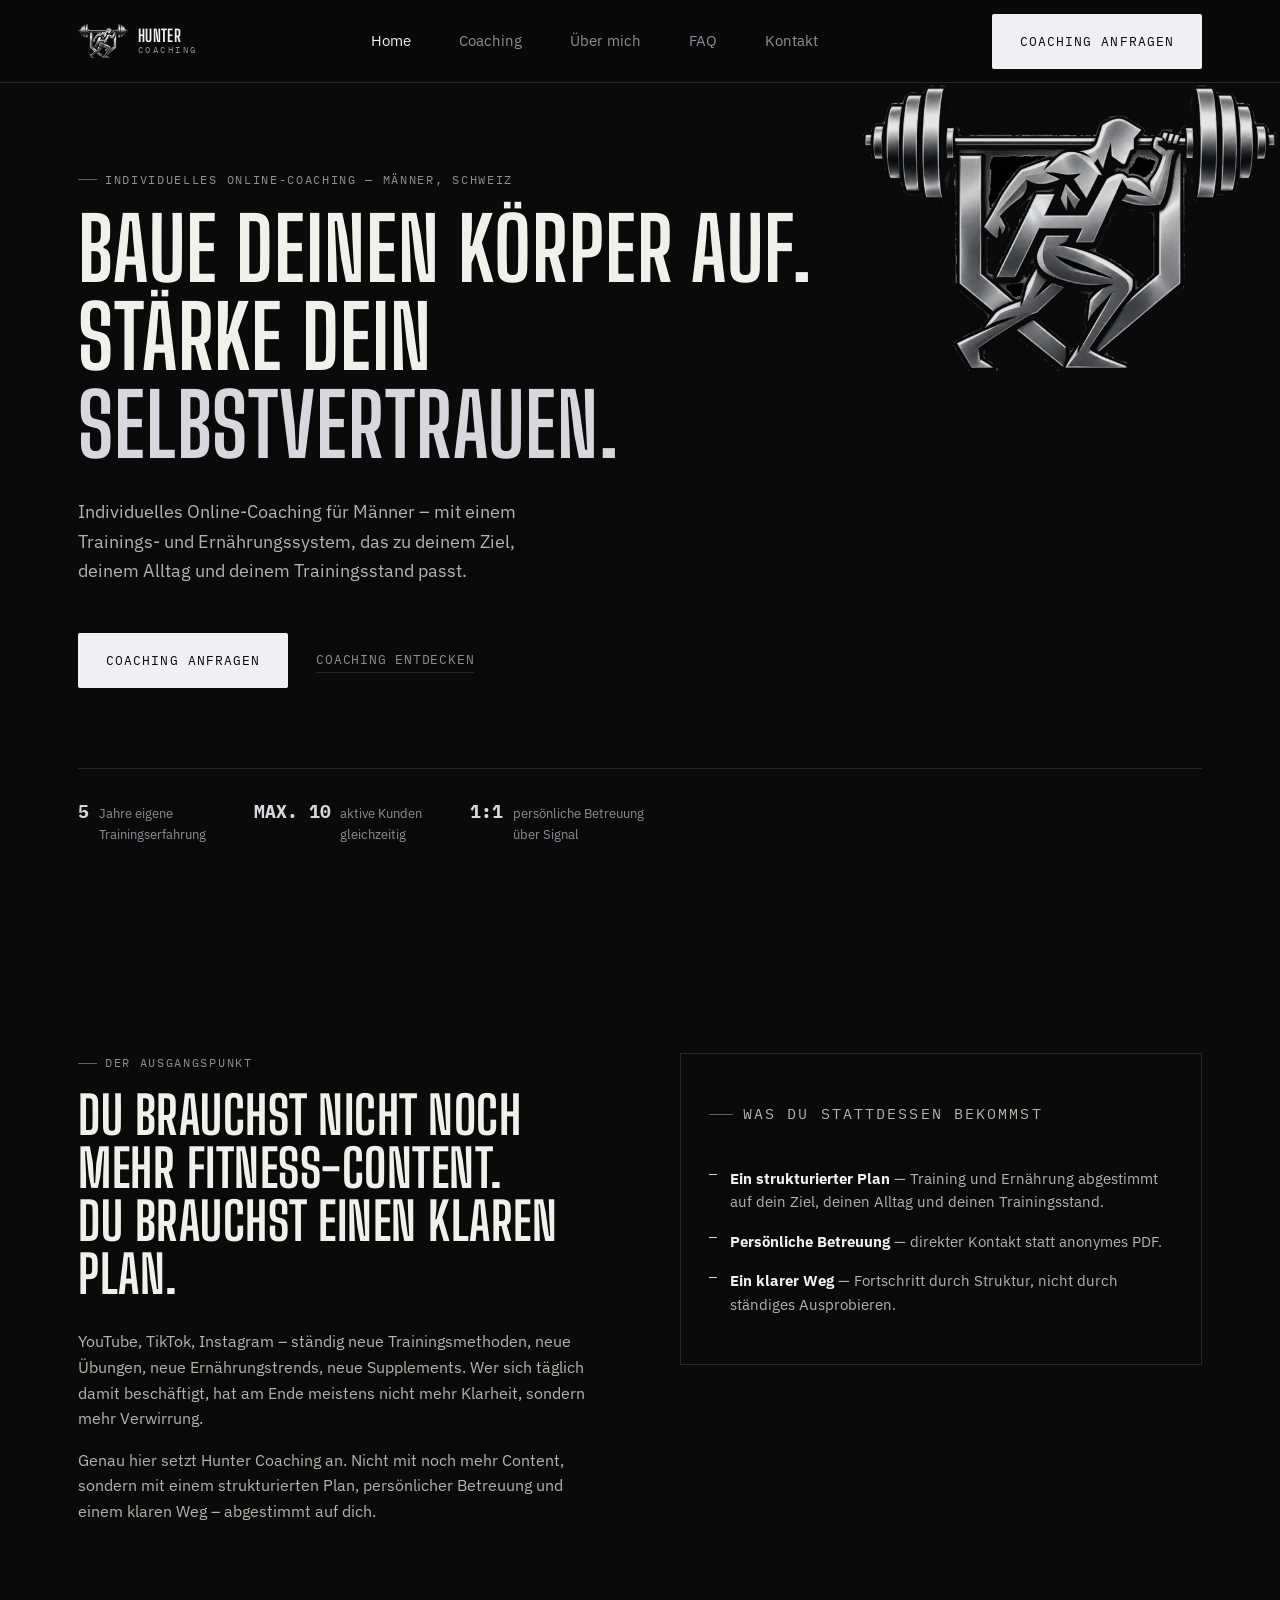
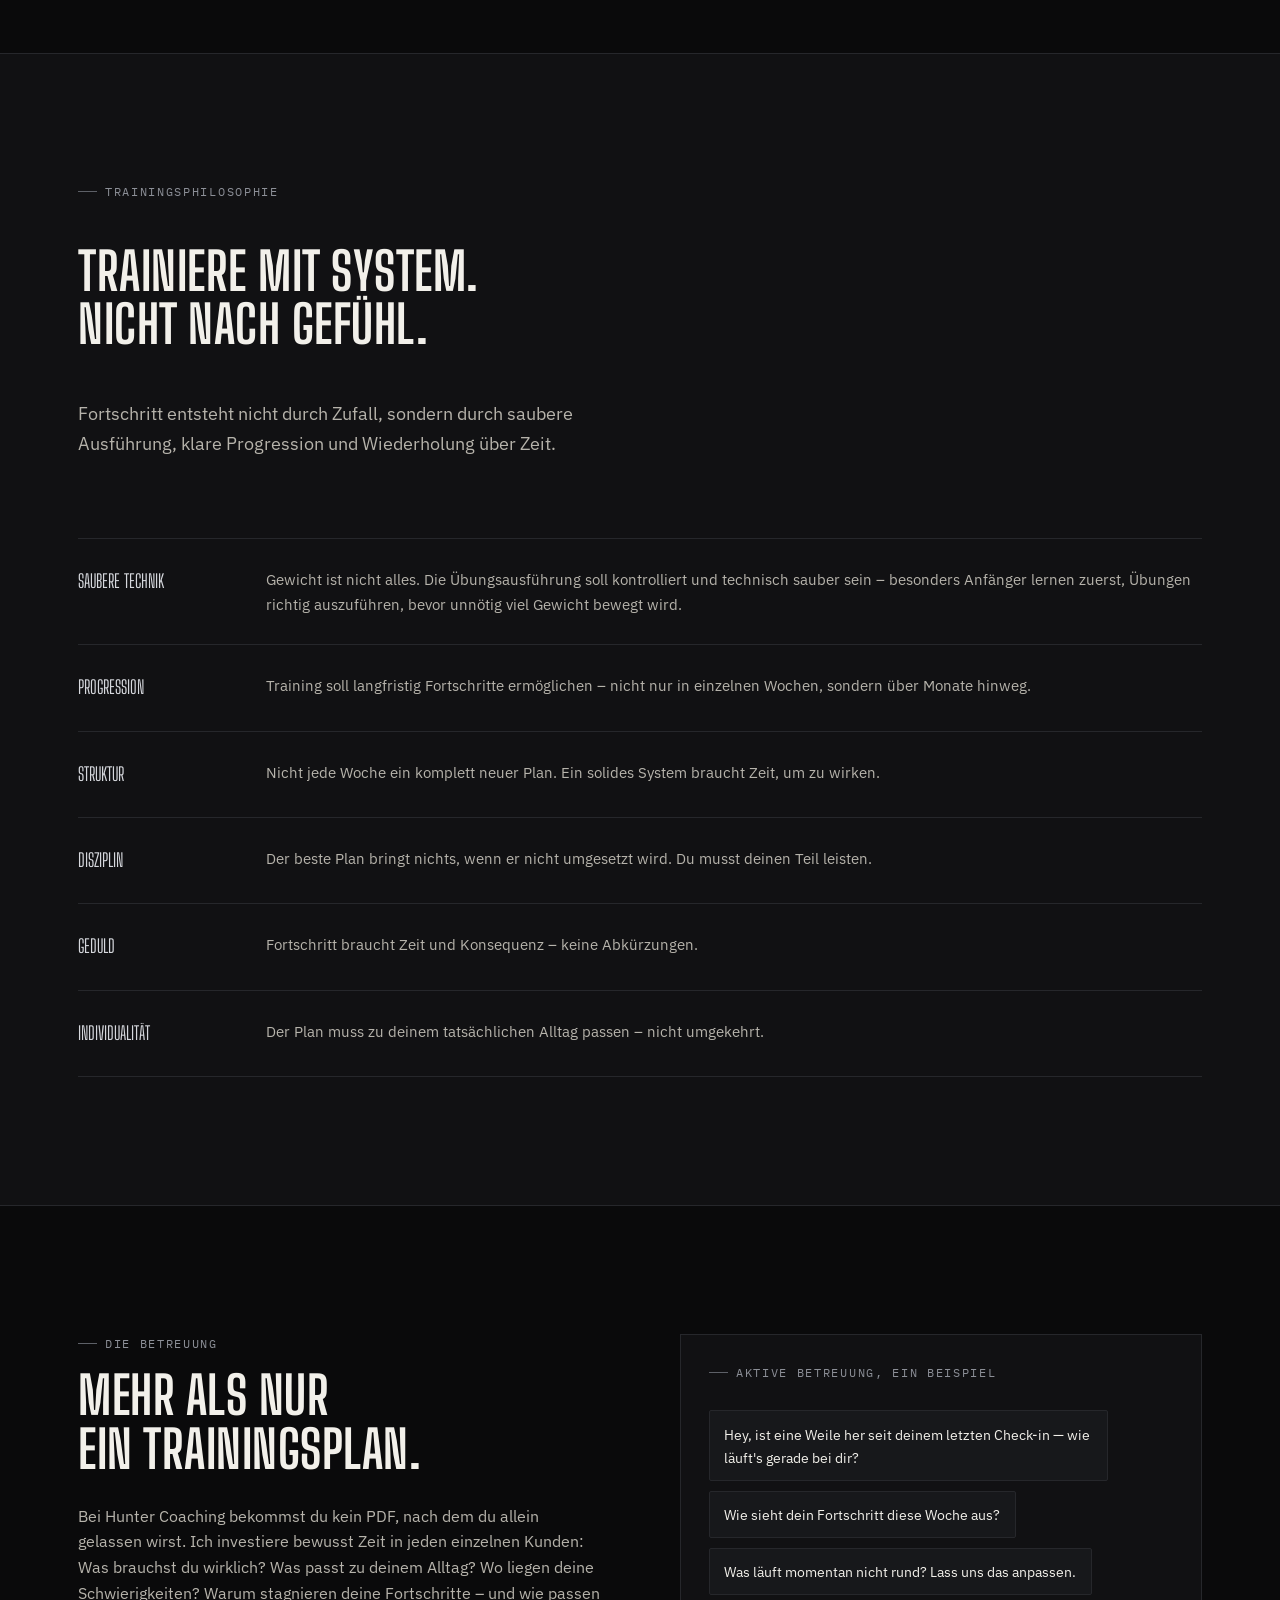
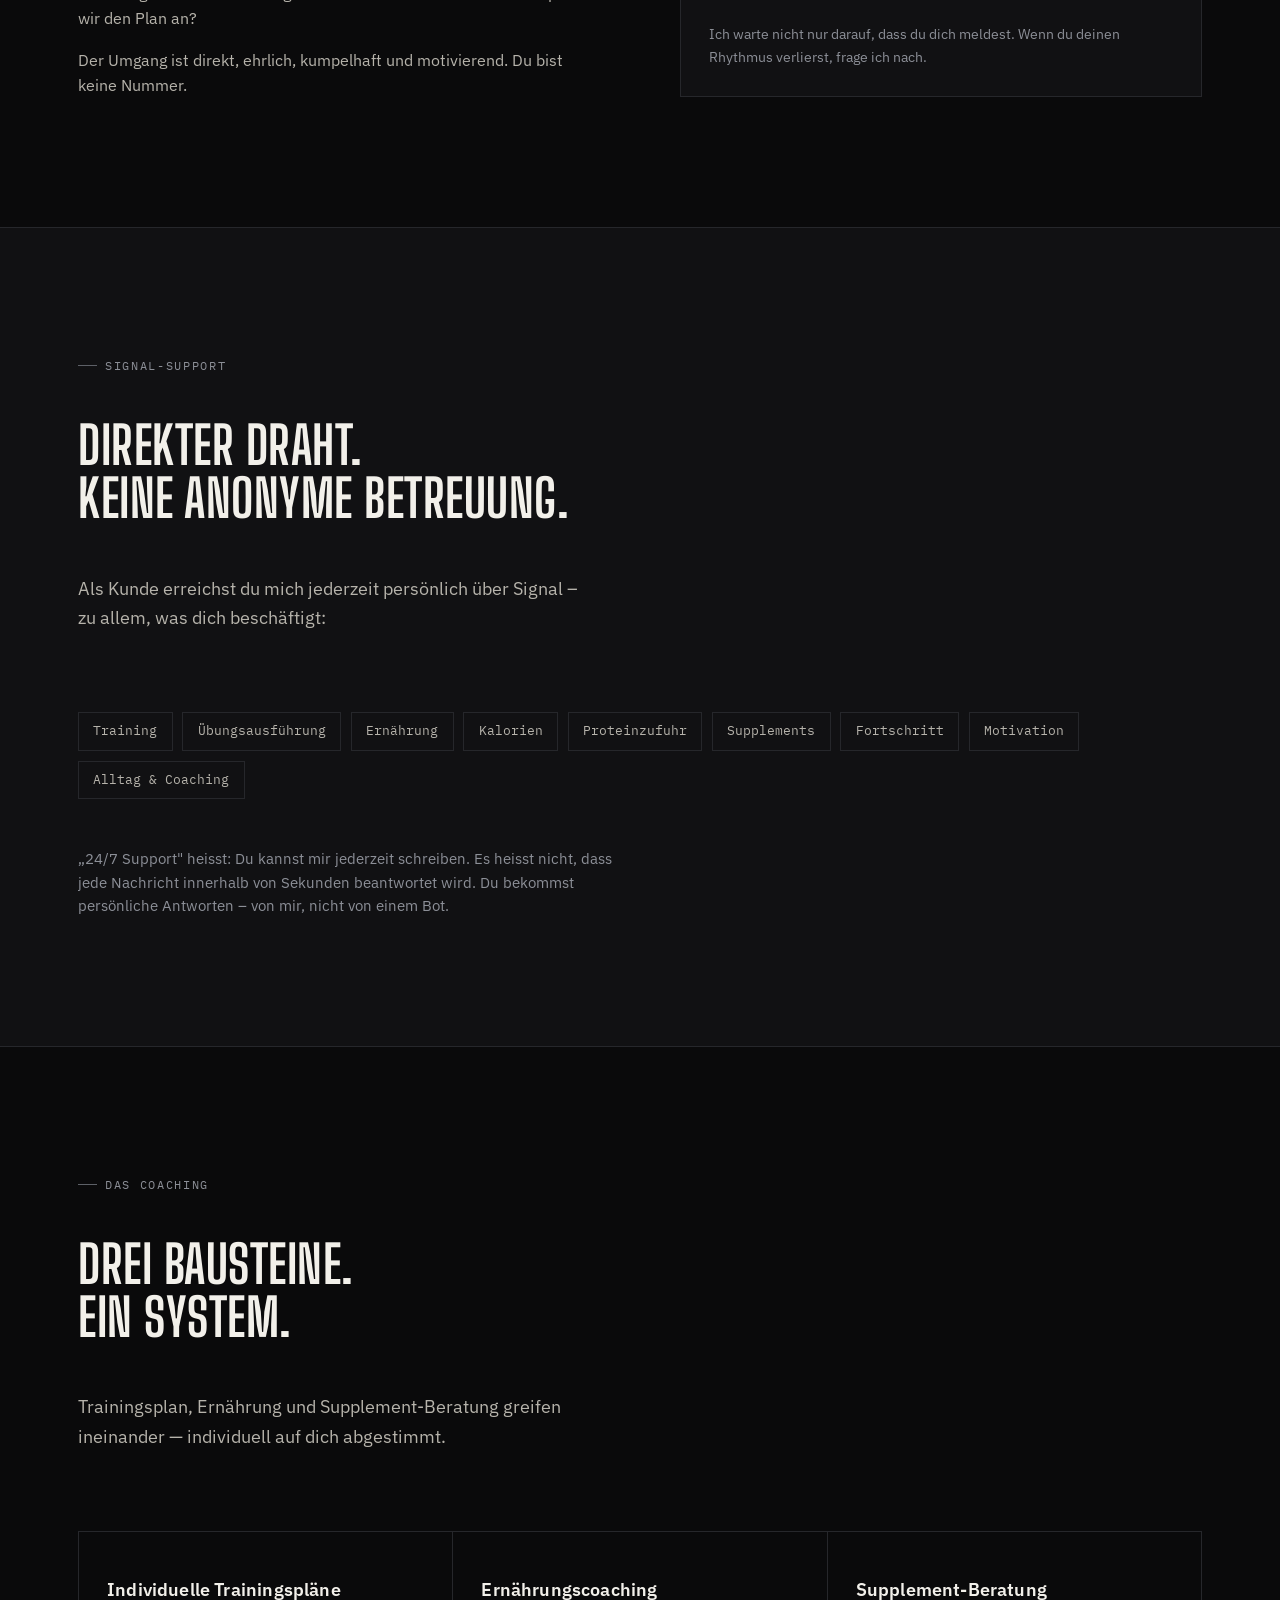
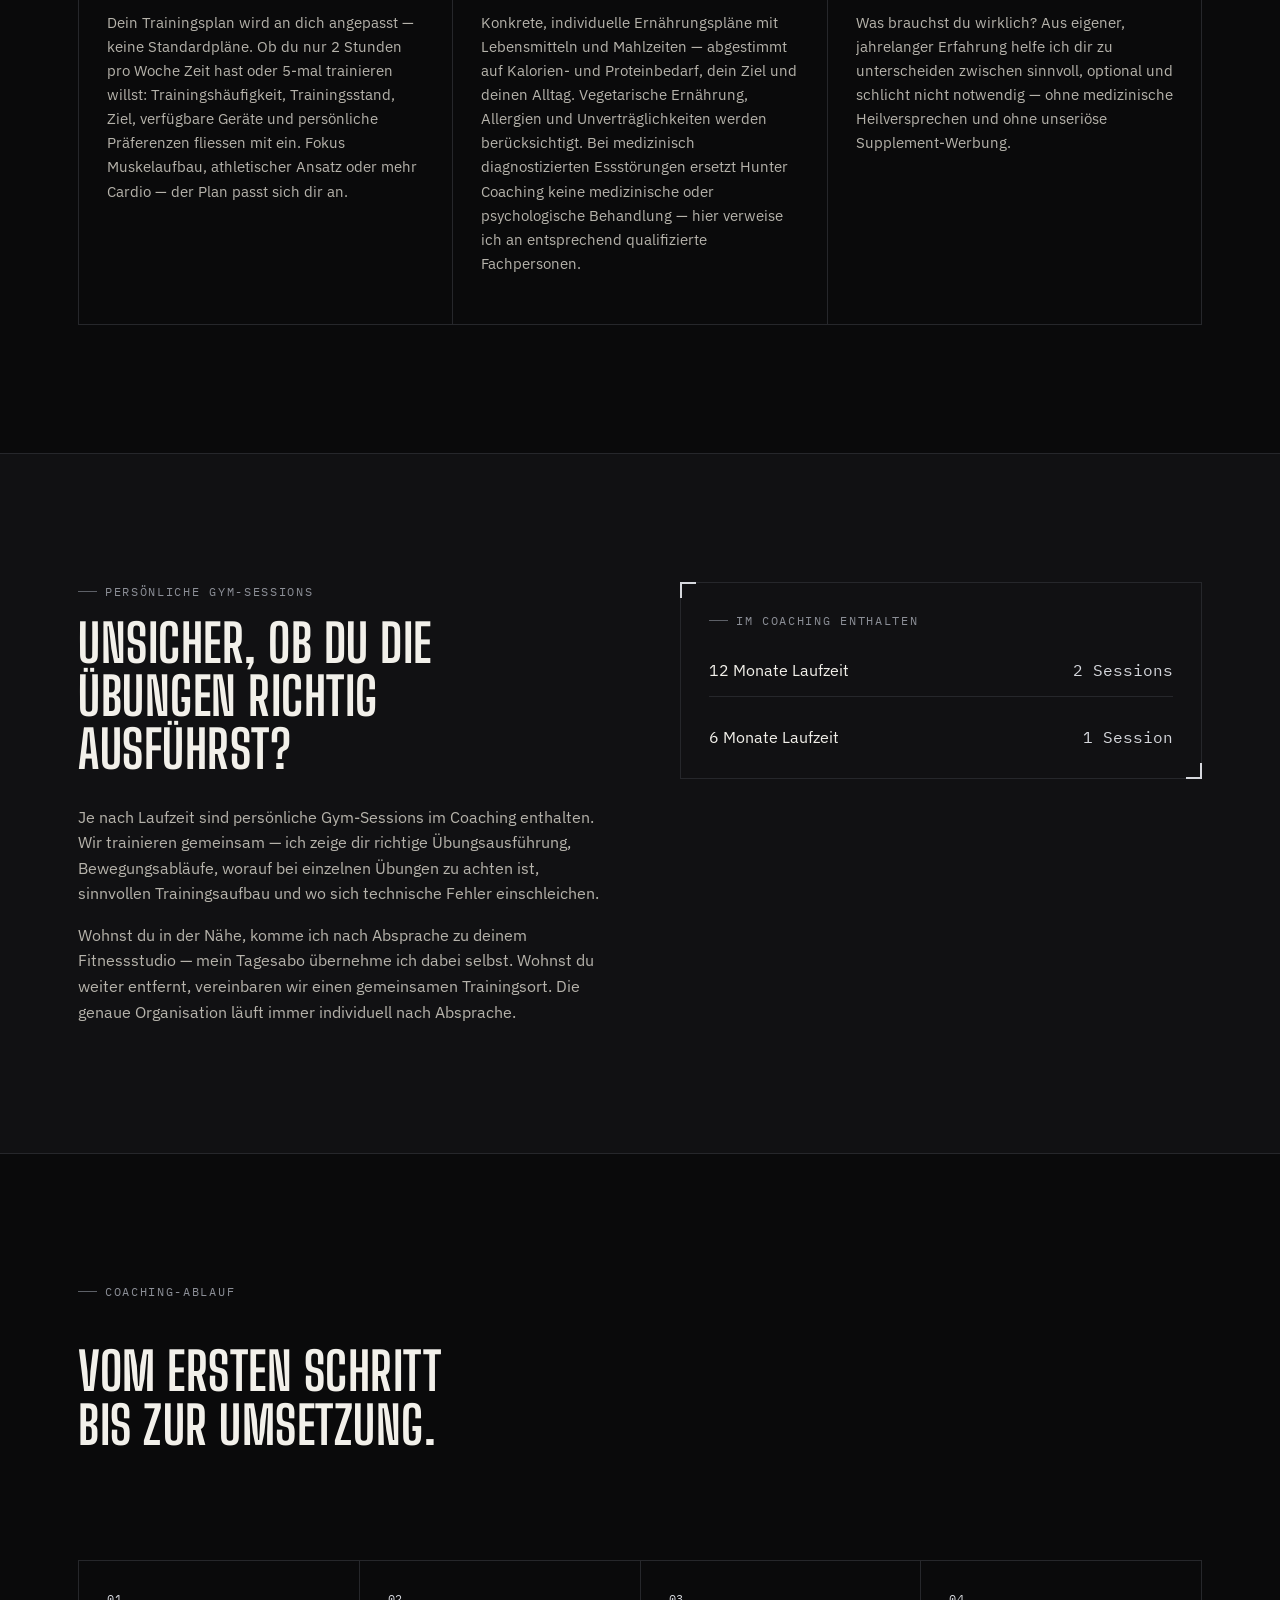
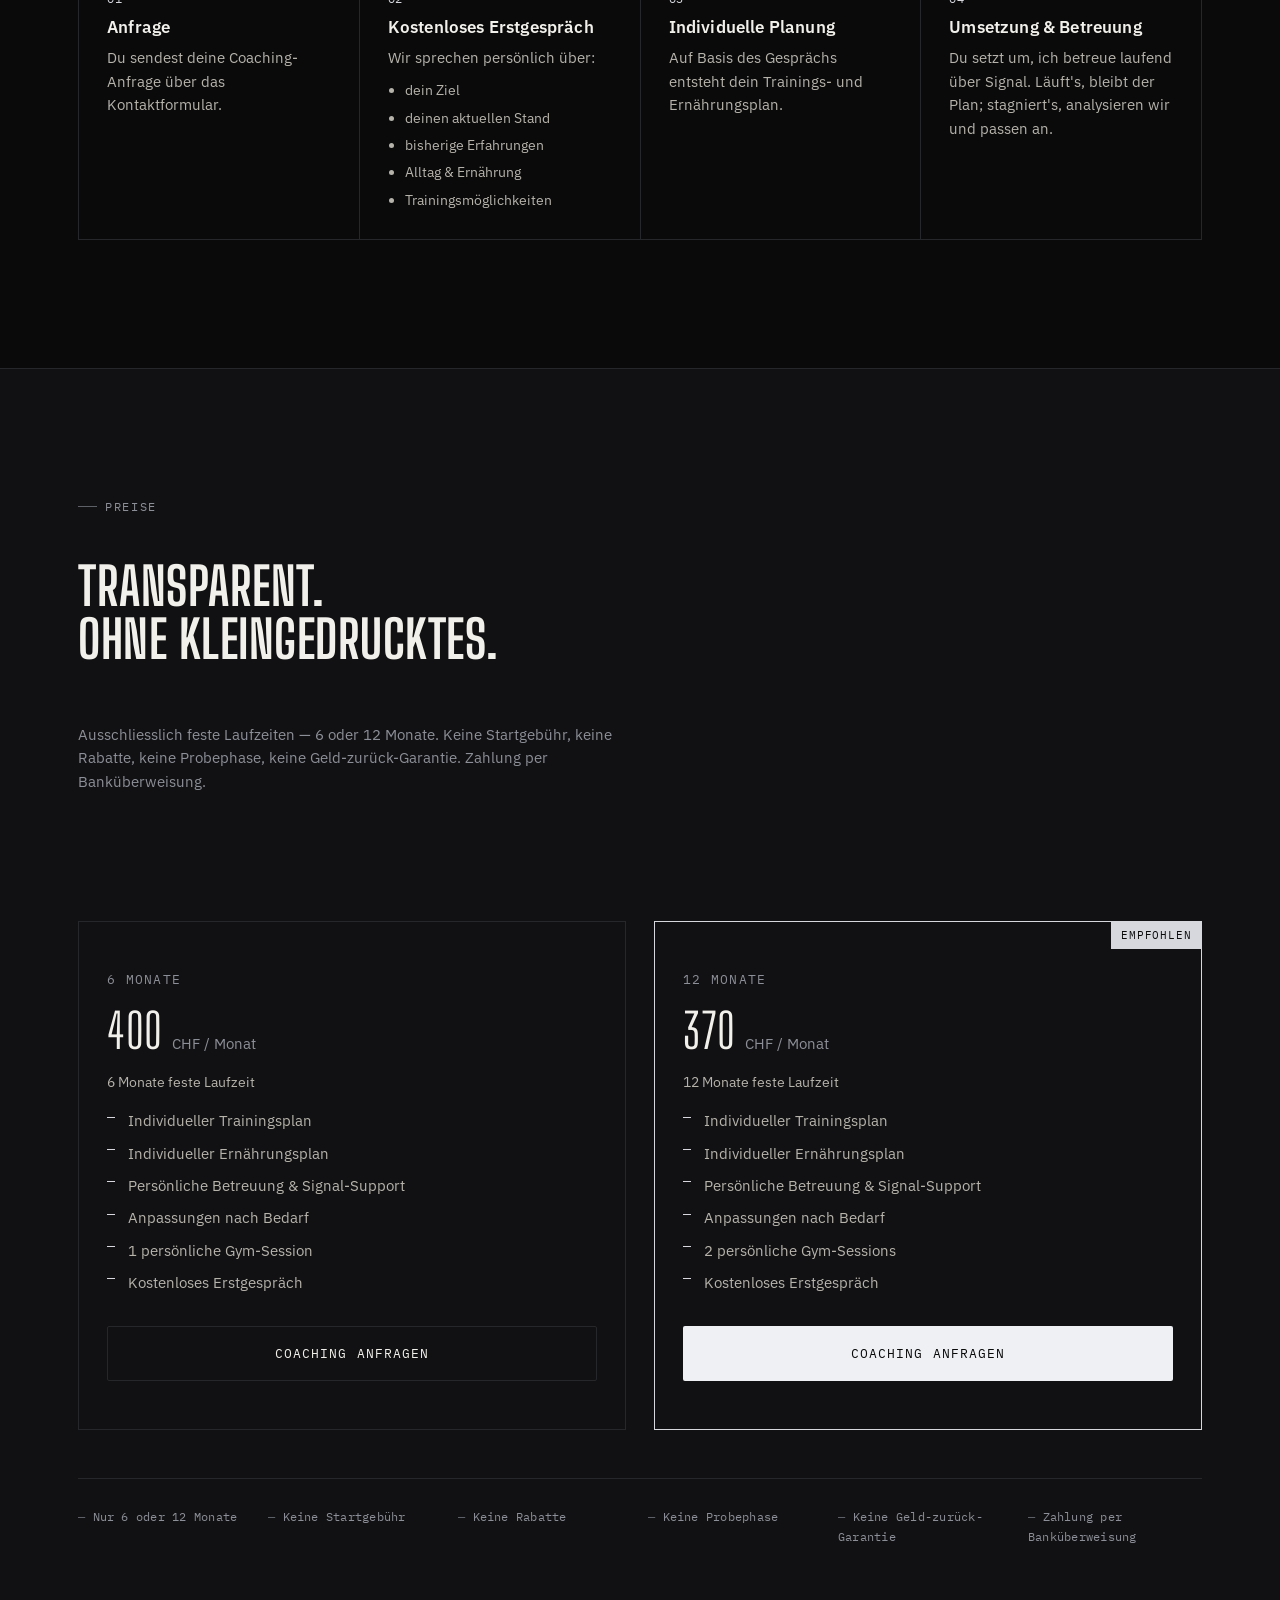
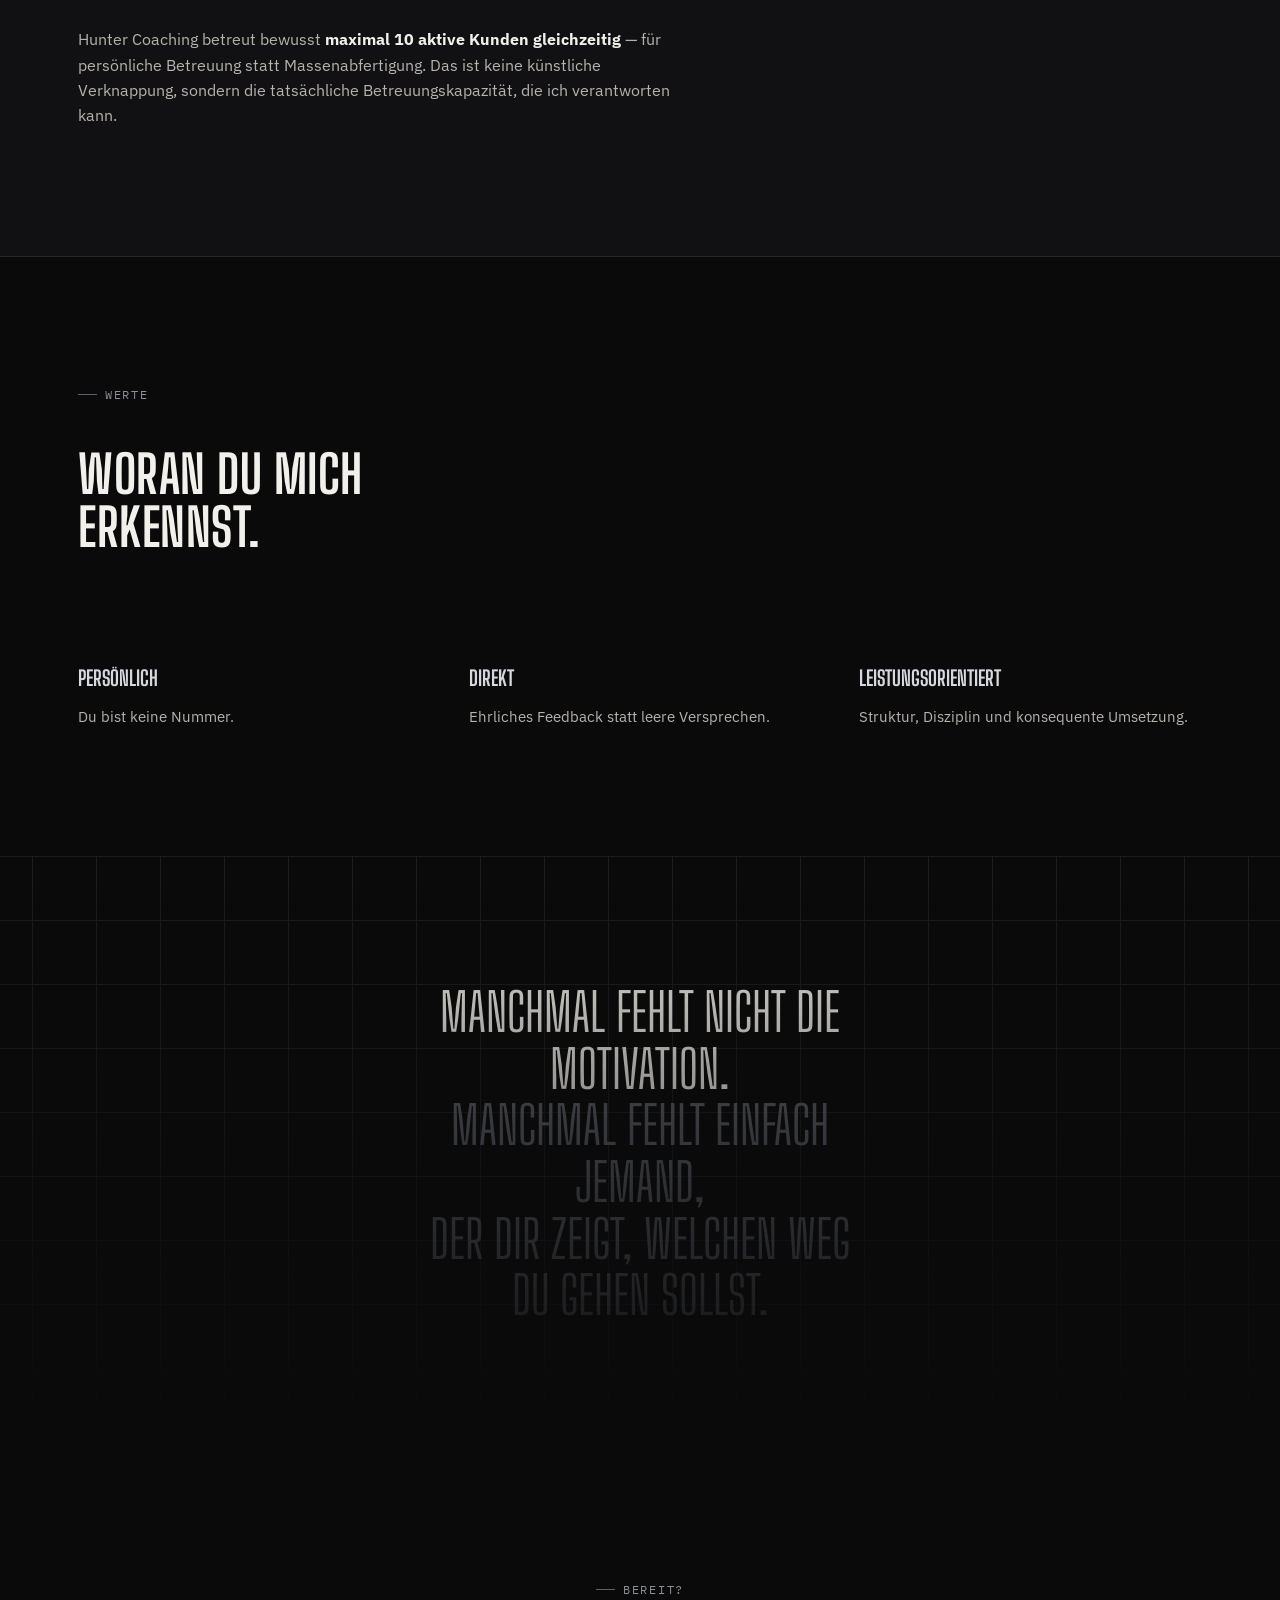
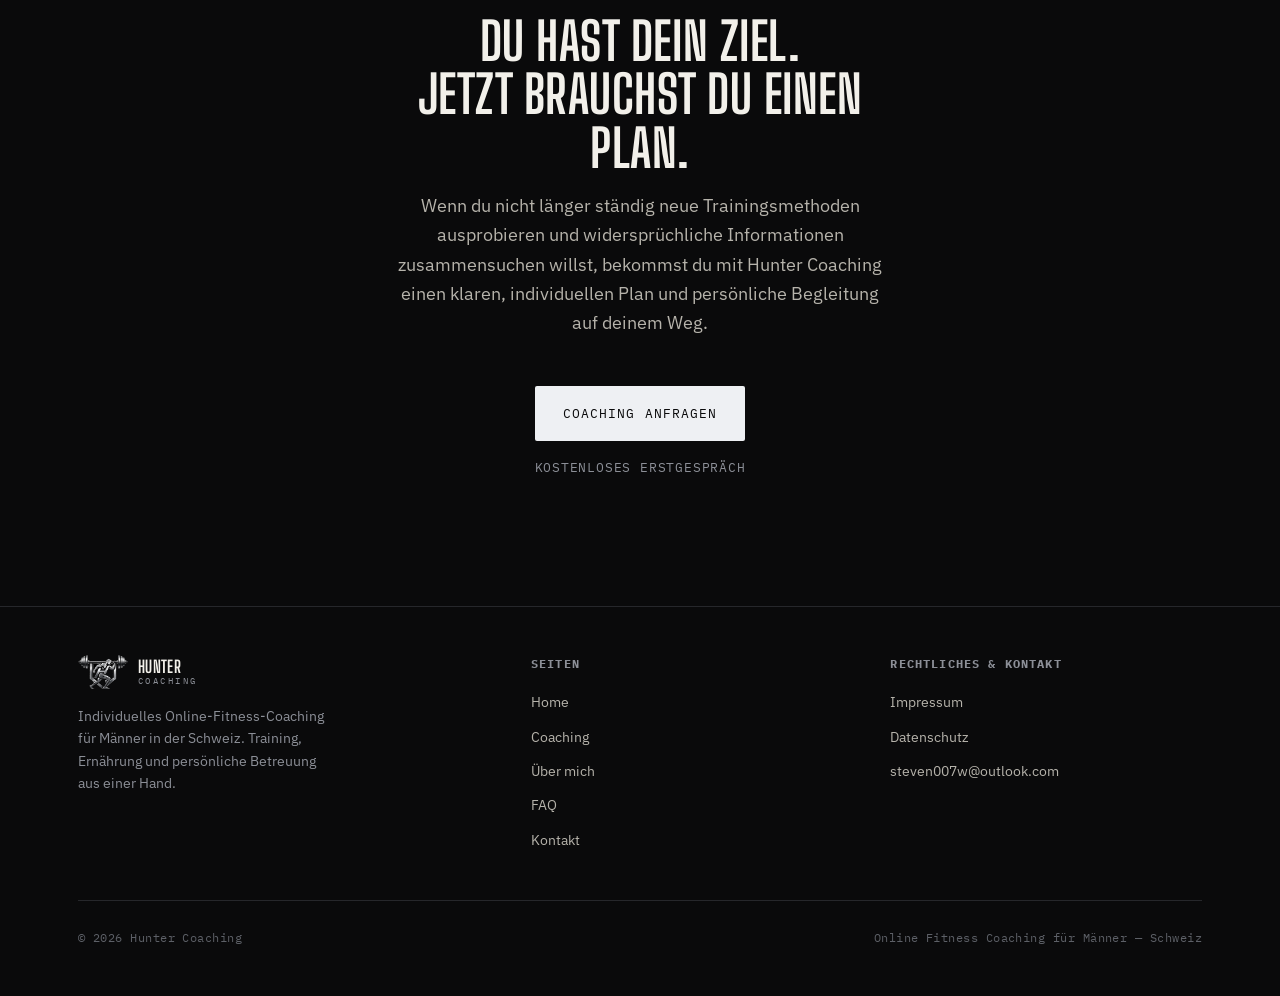
==== index.html @ 119cd56a "Add files via upload" ====
<!doctype html>
<html lang="de">
<head>
<meta charset="utf-8">
<meta name="viewport" content="width=device-width, initial-scale=1">
<title>Hunter Coaching</title>
<meta name="description" content="Hunter Coaching — individuelles Online-Fitness-Coaching für Männer in der Schweiz. Trainingsplan, Ernährungsplan, persönlicher Signal-Support und Gym-Sessions. Maximal 10 aktive Kunden gleichzeitig.">
<link rel="preconnect" href="https://fonts.googleapis.com">
<link rel="preconnect" href="https://fonts.gstatic.com" crossorigin>
<link href="https://fonts.googleapis.com/css2?family=Big+Shoulders+Display:wght@500;600;700;800;900&family=IBM+Plex+Sans:wght@400;500;600;700&family=IBM+Plex+Mono:wght@400;500;600&display=swap" rel="stylesheet">
<link rel="stylesheet" href="styles.css">
</head>
<body data-page="home">

<header class="site">
  <div class="wrap nav">
    <a class="brand" href="#top">
      <img src="assets/hunter-icon.png" alt="Hunter Coaching Icon">
      <span class="word">HUNTER<small>Coaching</small></span>
    </a>
    <nav>
      <ul class="nav-links">
        <li><a href="#top" data-nav="home" class="active">Home</a></li>
        <li><a href="#coaching" data-nav="coaching">Coaching</a></li>
        <li><a href="ueber-mich.html" data-nav="about">Über mich</a></li>
        <li><a href="faq.html" data-nav="faq">FAQ</a></li>
        <li><a href="kontakt.html" data-nav="contact">Kontakt</a></li>
      </ul>
    </nav>
    <div class="nav-cta">
      <a class="btn btn-primary btn-text" href="kontakt.html">Coaching anfragen</a>
      <button class="nav-toggle" aria-label="Menü öffnen">
        <svg width="18" height="18" viewBox="0 0 18 18" fill="none"><path d="M1 4H17M1 9H17M1 14H17" stroke="currentColor" stroke-width="1.4"/></svg>
      </button>
    </div>
  </div>
</header>

<div class="mobile-menu">
  <div class="mm-top">
    <a class="brand" href="#top">
      <img src="assets/hunter-icon.png" alt="Hunter Coaching Icon">
      <span class="word">HUNTER<small>Coaching</small></span>
    </a>
    <button class="mm-close nav-toggle" aria-label="Menü schliessen">
      <svg width="16" height="16" viewBox="0 0 16 16" fill="none"><path d="M1 1L15 15M15 1L1 15" stroke="currentColor" stroke-width="1.4"/></svg>
    </button>
  </div>
  <ul>
    <li><a href="#top" data-nav="home">Home</a></li>
    <li><a href="#coaching" data-nav="coaching">Coaching</a></li>
    <li><a href="ueber-mich.html" data-nav="about">Über mich</a></li>
    <li><a href="faq.html" data-nav="faq">FAQ</a></li>
    <li><a href="kontakt.html" data-nav="contact">Kontakt</a></li>
  </ul>
  <div class="mm-cta"><a class="btn btn-primary btn-block" href="kontakt.html">Coaching anfragen</a></div>
</div>

<main id="top">

  <!-- ============ HERO ============ -->
  <section class="hero">
    <img class="hero-mark" src="assets/hunter-icon.png" alt="">
    <div class="wrap">
      <div class="hero-inner">
        <p class="eyebrow">Individuelles Online-Coaching — Männer, Schweiz</p>
        <h1>Baue deinen Körper auf.<br>Stärke dein <span class="hl">Selbstvertrauen.</span></h1>
        <p class="lede">Individuelles Online-Coaching für Männer – mit einem Trainings- und Ernährungssystem, das zu deinem Ziel, deinem Alltag und deinem Trainingsstand passt.</p>
        <div class="cta-row">
          <a class="btn btn-primary" href="kontakt.html">Coaching anfragen</a>
          <a class="text-link" href="#coaching">Coaching entdecken</a>
        </div>
      </div>
      <div class="hero-note reveal">
        <div class="item"><b>5</b><span>Jahre eigene<br>Trainingserfahrung</span></div>
        <div class="item"><b>MAX. 10</b><span>aktive Kunden<br>gleichzeitig</span></div>
        <div class="item"><b>1:1</b><span>persönliche Betreuung<br>über Signal</span></div>
      </div>
    </div>
  </section>

  <!-- ============ PROBLEM ============ -->
  <section class="clause" id="problem">
    <div class="wrap">
      <div class="split">
        <div class="reveal">
          <p class="eyebrow">Der Ausgangspunkt</p>
          <h2>Du brauchst nicht noch mehr Fitness-Content.<br>Du brauchst einen klaren Plan.</h2>
          <div class="prose">
            <p>YouTube, TikTok, Instagram – ständig neue Trainingsmethoden, neue Übungen, neue Ernährungstrends, neue Supplements. Wer sich täglich damit beschäftigt, hat am Ende meistens nicht mehr Klarheit, sondern mehr Verwirrung.</p>
            <p>Genau hier setzt Hunter Coaching an. Nicht mit noch mehr Content, sondern mit einem strukturierten Plan, persönlicher Betreuung und einem klaren Weg – abgestimmt auf dich.</p>
          </div>
        </div>
        <div class="reveal card" style="border:1px solid var(--line); padding: var(--s4) var(--s3);">
          <p class="eyebrow" style="margin-bottom: var(--s3);">Was du stattdessen bekommst</p>
          <ul class="price-list" style="gap: 1rem;">
            <li><b style="color:var(--paper)">Ein strukturierter Plan</b> — Training und Ernährung abgestimmt auf dein Ziel, deinen Alltag und deinen Trainingsstand.</li>
            <li><b style="color:var(--paper)">Persönliche Betreuung</b> — direkter Kontakt statt anonymes PDF.</li>
            <li><b style="color:var(--paper)">Ein klarer Weg</b> — Fortschritt durch Struktur, nicht durch ständiges Ausprobieren.</li>
          </ul>
        </div>
      </div>
    </div>
  </section>

  <!-- ============ TRAININGSPHILOSOPHIE ============ -->
  <section class="clause panel" id="philosophie">
    <div class="wrap">
      <div class="clause-head reveal">
        <p class="eyebrow">Trainingsphilosophie</p>
        <h2>Trainiere mit System.<br>Nicht nach Gefühl.</h2>
        <p class="lead">Fortschritt entsteht nicht durch Zufall, sondern durch saubere Ausführung, klare Progression und Wiederholung über Zeit.</p>
      </div>
      <div class="principles reveal">
        <div class="principle">
          <div class="term">Saubere Technik</div>
          <p>Gewicht ist nicht alles. Die Übungsausführung soll kontrolliert und technisch sauber sein – besonders Anfänger lernen zuerst, Übungen richtig auszuführen, bevor unnötig viel Gewicht bewegt wird.</p>
        </div>
        <div class="principle">
          <div class="term">Progression</div>
          <p>Training soll langfristig Fortschritte ermöglichen – nicht nur in einzelnen Wochen, sondern über Monate hinweg.</p>
        </div>
        <div class="principle">
          <div class="term">Struktur</div>
          <p>Nicht jede Woche ein komplett neuer Plan. Ein solides System braucht Zeit, um zu wirken.</p>
        </div>
        <div class="principle">
          <div class="term">Disziplin</div>
          <p>Der beste Plan bringt nichts, wenn er nicht umgesetzt wird. Du musst deinen Teil leisten.</p>
        </div>
        <div class="principle">
          <div class="term">Geduld</div>
          <p>Fortschritt braucht Zeit und Konsequenz – keine Abkürzungen.</p>
        </div>
        <div class="principle">
          <div class="term">Individualität</div>
          <p>Der Plan muss zu deinem tatsächlichen Alltag passen – nicht umgekehrt.</p>
        </div>
      </div>
    </div>
  </section>

  <!-- ============ PERSÖNLICHE PHILOSOPHIE + AKTIVE BETREUUNG ============ -->
  <section class="clause" id="persoenlich">
    <div class="wrap">
      <div class="split">
        <div class="reveal">
          <p class="eyebrow">Die Betreuung</p>
          <h2>Mehr als nur<br>ein Trainingsplan.</h2>
          <div class="prose">
            <p>Bei Hunter Coaching bekommst du kein PDF, nach dem du allein gelassen wirst. Ich investiere bewusst Zeit in jeden einzelnen Kunden: Was brauchst du wirklich? Was passt zu deinem Alltag? Wo liegen deine Schwierigkeiten? Warum stagnieren deine Fortschritte – und wie passen wir den Plan an?</p>
            <p>Der Umgang ist direkt, ehrlich, kumpelhaft und motivierend. Du bist keine Nummer.</p>
          </div>
        </div>
        <div class="reveal">
          <div class="qual-box" style="padding: var(--s3);">
            <p class="eyebrow" style="margin-bottom: var(--s3);">Aktive Betreuung, ein Beispiel</p>
            <div style="display:flex; flex-direction:column; gap:0.6rem;">
              <div style="align-self:flex-start; max-width: 86%; background: var(--ink-3); border:1px solid var(--line); border-radius: 2px; padding: 0.7rem 0.9rem; font-size:0.9rem; color: var(--paper);">Hey, ist eine Weile her seit deinem letzten Check-in — wie läuft's gerade bei dir?</div>
              <div style="align-self:flex-start; max-width: 86%; background: var(--ink-3); border:1px solid var(--line); border-radius: 2px; padding: 0.7rem 0.9rem; font-size:0.9rem; color: var(--paper);">Wie sieht dein Fortschritt diese Woche aus?</div>
              <div style="align-self:flex-start; max-width: 86%; background: var(--ink-3); border:1px solid var(--line); border-radius: 2px; padding: 0.7rem 0.9rem; font-size:0.9rem; color: var(--paper);">Was läuft momentan nicht rund? Lass uns das anpassen.</div>
            </div>
            <p style="margin-top: var(--s3); font-size:0.88rem; color: var(--steel);">Ich warte nicht nur darauf, dass du dich meldest. Wenn du deinen Rhythmus verlierst, frage ich nach.</p>
          </div>
        </div>
      </div>
    </div>
  </section>

  <!-- ============ SIGNAL SUPPORT ============ -->
  <section class="clause panel" id="support">
    <div class="wrap">
      <div class="clause-head reveal">
        <p class="eyebrow">Signal-Support</p>
        <h2>Direkter Draht.<br>Keine anonyme Betreuung.</h2>
        <p class="lead">Als Kunde erreichst du mich jederzeit persönlich über Signal – zu allem, was dich beschäftigt:</p>
      </div>
      <div class="reveal" style="display:flex; flex-wrap:wrap; gap:0.6rem; margin-bottom: var(--s4);">
        <span style="font-family:var(--mono); font-size:0.8rem; border:1px solid var(--line); padding:0.5rem 0.9rem; color:var(--paper-dim);">Training</span>
        <span style="font-family:var(--mono); font-size:0.8rem; border:1px solid var(--line); padding:0.5rem 0.9rem; color:var(--paper-dim);">Übungsausführung</span>
        <span style="font-family:var(--mono); font-size:0.8rem; border:1px solid var(--line); padding:0.5rem 0.9rem; color:var(--paper-dim);">Ernährung</span>
        <span style="font-family:var(--mono); font-size:0.8rem; border:1px solid var(--line); padding:0.5rem 0.9rem; color:var(--paper-dim);">Kalorien</span>
        <span style="font-family:var(--mono); font-size:0.8rem; border:1px solid var(--line); padding:0.5rem 0.9rem; color:var(--paper-dim);">Proteinzufuhr</span>
        <span style="font-family:var(--mono); font-size:0.8rem; border:1px solid var(--line); padding:0.5rem 0.9rem; color:var(--paper-dim);">Supplements</span>
        <span style="font-family:var(--mono); font-size:0.8rem; border:1px solid var(--line); padding:0.5rem 0.9rem; color:var(--paper-dim);">Fortschritt</span>
        <span style="font-family:var(--mono); font-size:0.8rem; border:1px solid var(--line); padding:0.5rem 0.9rem; color:var(--paper-dim);">Motivation</span>
        <span style="font-family:var(--mono); font-size:0.8rem; border:1px solid var(--line); padding:0.5rem 0.9rem; color:var(--paper-dim);">Alltag &amp; Coaching</span>
      </div>
      <p class="reveal" style="font-size:0.92rem; color: var(--steel); max-width: 62ch;">„24/7 Support" heisst: Du kannst mir jederzeit schreiben. Es heisst nicht, dass jede Nachricht innerhalb von Sekunden beantwortet wird. Du bekommst persönliche Antworten – von mir, nicht von einem Bot.</p>
    </div>
  </section>

  <!-- ============ COACHING LEISTUNGEN ============ -->
  <section class="clause" id="coaching">
    <div class="wrap">
      <div class="clause-head reveal">
        <p class="eyebrow">Das Coaching</p>
        <h2>Drei Bausteine.<br>Ein System.</h2>
        <p class="lead">Trainingsplan, Ernährung und Supplement-Beratung greifen ineinander — individuell auf dich abgestimmt.</p>
      </div>
      <div class="card-grid reveal">
        <div class="card">
          <h3>Individuelle Trainingspläne</h3>
          <p>Dein Trainingsplan wird an dich angepasst — keine Standardpläne. Ob du nur 2 Stunden pro Woche Zeit hast oder 5-mal trainieren willst: Trainingshäufigkeit, Trainingsstand, Ziel, verfügbare Geräte und persönliche Präferenzen fliessen mit ein. Fokus Muskelaufbau, athletischer Ansatz oder mehr Cardio — der Plan passt sich dir an.</p>
        </div>
        <div class="card">
          <h3>Ernährungscoaching</h3>
          <p>Konkrete, individuelle Ernährungspläne mit Lebensmitteln und Mahlzeiten — abgestimmt auf Kalorien- und Proteinbedarf, dein Ziel und deinen Alltag. Vegetarische Ernährung, Allergien und Unverträglichkeiten werden berücksichtigt. Bei medizinisch diagnostizierten Essstörungen ersetzt Hunter Coaching keine medizinische oder psychologische Behandlung — hier verweise ich an entsprechend qualifizierte Fachpersonen.</p>
        </div>
        <div class="card">
          <h3>Supplement-Beratung</h3>
          <p>Was brauchst du wirklich? Aus eigener, jahrelanger Erfahrung helfe ich dir zu unterscheiden zwischen sinnvoll, optional und schlicht nicht notwendig — ohne medizinische Heilversprechen und ohne unseriöse Supplement-Werbung.</p>
        </div>
      </div>
    </div>
  </section>

  <!-- ============ GYM SESSIONS ============ -->
  <section class="clause panel" id="gym-sessions">
    <div class="wrap">
      <div class="split">
        <div class="reveal">
          <p class="eyebrow">Persönliche Gym-Sessions</p>
          <h2>Unsicher, ob du die<br>Übungen richtig ausführst?</h2>
          <div class="prose">
            <p>Je nach Laufzeit sind persönliche Gym-Sessions im Coaching enthalten. Wir trainieren gemeinsam — ich zeige dir richtige Übungsausführung, Bewegungsabläufe, worauf bei einzelnen Übungen zu achten ist, sinnvollen Trainingsaufbau und wo sich technische Fehler einschleichen.</p>
            <p>Wohnst du in der Nähe, komme ich nach Absprache zu deinem Fitnessstudio — mein Tagesabo übernehme ich dabei selbst. Wohnst du weiter entfernt, vereinbaren wir einen gemeinsamen Trainingsort. Die genaue Organisation läuft immer individuell nach Absprache.</p>
          </div>
        </div>
        <div class="reveal frame">
          <p class="eyebrow" style="margin-bottom: var(--s3);">Im Coaching enthalten</p>
          <div style="display:flex; flex-direction:column; gap: var(--s3);">
            <div style="display:flex; justify-content:space-between; align-items:baseline; border-bottom:1px solid var(--line); padding-bottom:0.75rem;">
              <span style="font-family:var(--body); color:var(--paper);">12 Monate Laufzeit</span>
              <span style="font-family:var(--mono); color:var(--silver);">2 Sessions</span>
            </div>
            <div style="display:flex; justify-content:space-between; align-items:baseline;">
              <span style="font-family:var(--body); color:var(--paper);">6 Monate Laufzeit</span>
              <span style="font-family:var(--mono); color:var(--silver);">1 Session</span>
            </div>
          </div>
        </div>
      </div>
    </div>
  </section>

  <!-- ============ ABLAUF ============ -->
  <section class="clause" id="ablauf">
    <div class="wrap">
      <div class="clause-head reveal">
        <p class="eyebrow">Coaching-Ablauf</p>
        <h2>Vom ersten Schritt<br>bis zur Umsetzung.</h2>
      </div>
      <div class="steps reveal">
        <div class="step">
          <span class="num">01</span>
          <h3>Anfrage</h3>
          <p>Du sendest deine Coaching-Anfrage über das Kontaktformular.</p>
        </div>
        <div class="step">
          <span class="num">02</span>
          <h3>Kostenloses Erstgespräch</h3>
          <p>Wir sprechen persönlich über:</p>
          <ul>
            <li>dein Ziel</li>
            <li>deinen aktuellen Stand</li>
            <li>bisherige Erfahrungen</li>
            <li>Alltag &amp; Ernährung</li>
            <li>Trainingsmöglichkeiten</li>
          </ul>
        </div>
        <div class="step">
          <span class="num">03</span>
          <h3>Individuelle Planung</h3>
          <p>Auf Basis des Gesprächs entsteht dein Trainings- und Ernährungsplan.</p>
        </div>
        <div class="step">
          <span class="num">04</span>
          <h3>Umsetzung &amp; Betreuung</h3>
          <p>Du setzt um, ich betreue laufend über Signal. Läuft's, bleibt der Plan; stagniert's, analysieren wir und passen an.</p>
        </div>
      </div>
    </div>
  </section>

  <!-- ============ PREISE ============ -->
  <section class="clause panel" id="preise">
    <div class="wrap">
      <div class="clause-head reveal">
        <p class="eyebrow">Preise</p>
        <h2>Transparent.<br>Ohne Kleingedrucktes.</h2>
        <p class="price-note">Ausschliesslich feste Laufzeiten — 6 oder 12 Monate. Keine Startgebühr, keine Rabatte, keine Probephase, keine Geld-zurück-Garantie. Zahlung per Banküberweisung.</p>
      </div>
      <div class="price-grid reveal">
        <div class="price-card">
          <p class="price-label">6 Monate</p>
          <p class="price-amount">400 <span>CHF / Monat</span></p>
          <p class="price-term">6 Monate feste Laufzeit</p>
          <ul class="price-list">
            <li>Individueller Trainingsplan</li>
            <li>Individueller Ernährungsplan</li>
            <li>Persönliche Betreuung &amp; Signal-Support</li>
            <li>Anpassungen nach Bedarf</li>
            <li>1 persönliche Gym-Session</li>
            <li>Kostenloses Erstgespräch</li>
          </ul>
          <a class="btn btn-ghost" href="kontakt.html">Coaching anfragen</a>
        </div>
        <div class="price-card featured">
          <span class="badge">Empfohlen</span>
          <p class="price-label">12 Monate</p>
          <p class="price-amount">370 <span>CHF / Monat</span></p>
          <p class="price-term">12 Monate feste Laufzeit</p>
          <ul class="price-list">
            <li>Individueller Trainingsplan</li>
            <li>Individueller Ernährungsplan</li>
            <li>Persönliche Betreuung &amp; Signal-Support</li>
            <li>Anpassungen nach Bedarf</li>
            <li>2 persönliche Gym-Sessions</li>
            <li>Kostenloses Erstgespräch</li>
          </ul>
          <a class="btn btn-primary" href="kontakt.html">Coaching anfragen</a>
        </div>
      </div>
      <div class="price-rules reveal">
        <div>Nur 6 oder 12 Monate</div>
        <div>Keine Startgebühr</div>
        <div>Keine Rabatte</div>
        <div>Keine Probephase</div>
        <div>Keine Geld-zurück-Garantie</div>
        <div>Zahlung per Banküberweisung</div>
      </div>
      <p class="reveal" style="margin-top: var(--s5); max-width: 60ch; font-size: 0.98rem; color: var(--paper-dim);">Hunter Coaching betreut bewusst <b style="color:var(--paper)">maximal 10 aktive Kunden gleichzeitig</b> — für persönliche Betreuung statt Massenabfertigung. Das ist keine künstliche Verknappung, sondern die tatsächliche Betreuungskapazität, die ich verantworten kann.</p>
    </div>
  </section>

  <!-- ============ WERTE ============ -->
  <section class="clause" id="werte">
    <div class="wrap">
      <div class="clause-head reveal">
        <p class="eyebrow">Werte</p>
        <h2>Woran du mich<br>erkennst.</h2>
      </div>
      <div class="values reveal">
        <div class="value"><b>Persönlich</b><p>Du bist keine Nummer.</p></div>
        <div class="value"><b>Direkt</b><p>Ehrliches Feedback statt leere Versprechen.</p></div>
        <div class="value"><b>Leistungsorientiert</b><p>Struktur, Disziplin und konsequente Umsetzung.</p></div>
      </div>
    </div>
  </section>

  <!-- ============ MARKEN-STATEMENT ============ -->
  <section class="statement grid-ground">
    <div class="wrap reveal">
      <p>Manchmal fehlt nicht die Motivation.<br><span class="dim">Manchmal fehlt einfach jemand,<br>der dir zeigt, welchen Weg<br>du gehen sollst.</span></p>
    </div>
  </section>

  <!-- ============ FINAL CTA ============ -->
  <section class="clause final-cta" id="cta">
    <div class="wrap reveal">
      <p class="eyebrow" style="justify-content:center;">Bereit?</p>
      <h2>Du hast dein Ziel.<br>Jetzt brauchst du einen Plan.</h2>
      <p class="lead">Wenn du nicht länger ständig neue Trainingsmethoden ausprobieren und widersprüchliche Informationen zusammensuchen willst, bekommst du mit Hunter Coaching einen klaren, individuellen Plan und persönliche Begleitung auf deinem Weg.</p>
      <div class="cta-row">
        <a class="btn btn-primary" href="kontakt.html">Coaching anfragen</a>
      </div>
      <p class="sub">Kostenloses Erstgespräch</p>
    </div>
  </section>

</main>

<footer>
  <div class="wrap">
    <div class="footer-grid">
      <div class="brand-col">
        <a class="brand" href="#top">
          <img src="assets/hunter-icon.png" alt="Hunter Coaching Icon">
          <span class="word">HUNTER<small>Coaching</small></span>
        </a>
        <p>Individuelles Online-Fitness-Coaching für Männer in der Schweiz. Training, Ernährung und persönliche Betreuung aus einer Hand.</p>
      </div>
      <div>
        <h4>Seiten</h4>
        <ul>
          <li><a href="#top">Home</a></li>
          <li><a href="#coaching">Coaching</a></li>
          <li><a href="ueber-mich.html">Über mich</a></li>
          <li><a href="faq.html">FAQ</a></li>
          <li><a href="kontakt.html">Kontakt</a></li>
        </ul>
      </div>
      <div>
        <h4>Rechtliches &amp; Kontakt</h4>
        <ul>
          <li><a href="impressum.html">Impressum</a></li>
          <li><a href="datenschutz.html">Datenschutz</a></li>
          <li><a href="mailto:steven007w@outlook.com">steven007w@outlook.com</a></li>
        </ul>
      </div>
    </div>
    <div class="footer-row">
      <span>© <span id="year"></span> Hunter Coaching</span>
      <span>Online Fitness Coaching für Männer — Schweiz</span>
    </div>
  </div>
</footer>

<div class="mobile-cta-bar">
  <a class="btn btn-primary btn-block" href="kontakt.html">Coaching anfragen</a>
</div>

<script src="script.js"></script>
<script>document.getElementById("year").textContent = new Date().getFullYear();</script>
</body>
</html>
---- styles.css ----
/* ============================================================
   HUNTER COACHING — shared stylesheet
   A single, deliberately committed dark "engineering blueprint
   for the body" visual world: near-black grounds, brushed-steel
   typography, mono data annotations. No adaptive light theme —
   this is a fixed brand world, colors declared explicitly.
   ============================================================ */

:root{
  color-scheme: dark;

  /* --- palette --- */
  --ink:        #0a0a0b;   /* primary ground */
  --ink-2:      #111113;   /* raised panel */
  --ink-3:      #17181b;   /* card / input surface */
  --line:       #26272b;   /* hairline */
  --line-soft:  #1c1d20;
  --steel:      #8c8f97;   /* muted secondary text, matches chrome mid-tone */
  --steel-dim:  #5d6067;
  --silver:     #d6d8dd;   /* chrome headline highlight */
  --paper:      #f2f0ea;   /* primary light text (warm off-white) */
  --paper-dim:  #b6b3ab;   /* body copy */
  --accent:     #eef0f3;   /* button fill / bright emphasis (near-white steel) */
  --accent-ink: #0a0a0b;   /* text on accent fill */
  --ok:         #9fd8b0;   /* reserved, unused decorative color kept out of scope */

  /* --- type --- */
  --display: 'Big Shoulders Display', 'Arial Narrow', sans-serif;
  --body:    'IBM Plex Sans', -apple-system, BlinkMacSystemFont, sans-serif;
  --mono:    'IBM Plex Mono', ui-monospace, 'SF Mono', Menlo, monospace;

  /* --- space --- */
  --s1: 0.5rem;
  --s2: 1rem;
  --s3: 1.75rem;
  --s4: 3rem;
  --s5: 5rem;
  --s6: 8rem;
}

*{ box-sizing: border-box; }
html{ -webkit-text-size-adjust: 100%; scroll-behavior: smooth; }
@media (prefers-reduced-motion: reduce){ html{ scroll-behavior: auto; } }

body{
  margin: 0;
  background: var(--ink);
  color: var(--paper-dim);
  font-family: var(--body);
  font-size: 16px;
  line-height: 1.6;
  -webkit-font-smoothing: antialiased;
  overflow-x: hidden;
  overflow-wrap: break-word;
}

img{ max-width: 100%; display: block; }
a{ color: inherit; }
button{ font: inherit; }

.wrap{
  width: 100%;
  max-width: 1180px;
  margin: 0 auto;
  padding-left: var(--s3);
  padding-right: var(--s3);
}
@media (max-width: 560px){
  .wrap{ padding-left: 1.25rem; padding-right: 1.25rem; }
}

.prose{ max-width: 62ch; }

/* ---------- background texture: faint blueprint grid ---------- */
.grid-ground{
  background-image:
    linear-gradient(var(--line-soft) 1px, transparent 1px),
    linear-gradient(90deg, var(--line-soft) 1px, transparent 1px);
  background-size: 64px 64px;
  background-position: center top;
  -webkit-mask-image: linear-gradient(to bottom, black, transparent);
          mask-image: linear-gradient(to bottom, black, transparent);
}

/* ---------- eyebrow / labels ---------- */
.eyebrow{
  display: flex;
  align-items: center;
  gap: 0.65em;
  font-family: var(--mono);
  font-size: 0.75rem;
  letter-spacing: 0.14em;
  text-transform: uppercase;
  color: var(--steel);
  margin: 0 0 var(--s2);
}
.eyebrow::before{
  content: "";
  width: 1.6em;
  height: 1px;
  background: var(--steel-dim);
  display: inline-block;
}
.eyebrow .idx{ color: var(--silver); }

h1, h2, h3, h4{
  font-family: var(--display);
  font-weight: 700;
  text-transform: uppercase;
  letter-spacing: 0.01em;
  text-wrap: balance;
  overflow-wrap: break-word;
  word-break: break-word;
  hyphens: auto;
  margin: 0;
  color: var(--paper);
}

h2{
  font-size: clamp(2rem, 1.5rem + 2.2vw, 3.4rem);
  line-height: 1.02;
  margin-bottom: var(--s3);
}
h3{
  font-size: 1.4rem;
  line-height: 1.08;
  font-weight: 600;
  text-transform: none;
  font-family: var(--body);
  color: var(--paper);
}

p{ margin: 0; }
.prose p + p{ margin-top: var(--s2); }
.lead{
  font-family: var(--body);
  font-size: 1.15rem;
  color: var(--paper-dim);
  max-width: 46ch;
}

.hairline{ border: none; border-top: 1px solid var(--line); margin: 0; }

/* ---------- buttons ---------- */
.btn{
  display: inline-flex;
  align-items: center;
  justify-content: center;
  gap: 0.6em;
  font-family: var(--mono);
  font-size: 0.82rem;
  letter-spacing: 0.08em;
  text-transform: uppercase;
  text-decoration: none;
  padding: 1rem 1.7rem;
  border-radius: 2px;
  border: 1px solid transparent;
  cursor: pointer;
  transition: background-color 0.2s ease, border-color 0.2s ease, color 0.2s ease, transform 0.2s ease;
  min-height: 48px;
  white-space: nowrap;
}
.btn-primary{ background: var(--accent); color: var(--accent-ink); }
.btn-primary:hover{ transform: translateY(-1px); background: #ffffff; }
.btn-ghost{ background: transparent; border-color: var(--line); color: var(--paper); }
.btn-ghost:hover{ border-color: var(--steel); color: var(--silver); }
.btn:focus-visible{ outline: 2px solid var(--silver); outline-offset: 2px; }
.btn-block{ width: 100%; }

/* ---------- header / nav ---------- */
header.site{
  position: sticky;
  top: 0;
  z-index: 40;
  background: rgba(10, 10, 11, 0.88);
  backdrop-filter: saturate(140%) blur(10px);
  border-bottom: 1px solid var(--line);
}
.nav{
  display: flex;
  align-items: center;
  justify-content: space-between;
  gap: var(--s3);
  padding-top: 0.85rem;
  padding-bottom: 0.85rem;
}
.brand{
  display: flex;
  align-items: center;
  gap: 0.65rem;
  text-decoration: none;
  white-space: nowrap;
}
.brand img{ height: 34px; width: auto; }
.brand .word{
  font-family: var(--display);
  font-weight: 700;
  letter-spacing: 0.02em;
  line-height: 0.95;
  color: var(--paper);
  font-size: 1.05rem;
}
.brand .word small{
  display: block;
  font-family: var(--mono);
  font-weight: 400;
  font-size: 0.55rem;
  letter-spacing: 0.28em;
  color: var(--steel);
  text-transform: uppercase;
  margin-top: 0.2em;
}
.nav-links{
  display: flex;
  gap: var(--s4);
  list-style: none;
  margin: 0;
  padding: 0;
}
.nav-links a{
  text-decoration: none;
  font-size: 0.92rem;
  color: var(--steel);
  transition: color 0.2s ease;
}
.nav-links a:hover, .nav-links a.active{ color: var(--paper); }
.nav-cta{ display: flex; align-items: center; gap: var(--s3); }
.nav-toggle{
  display: none;
  background: none;
  border: 1px solid var(--line);
  color: var(--paper);
  width: 44px;
  height: 44px;
  border-radius: 2px;
  align-items: center;
  justify-content: center;
}
@media (max-width: 860px){
  .nav-links{ display: none; }
  .nav-toggle{ display: flex; }
  .nav-cta .btn-text{ display: none; }
}

.mobile-menu{
  display: none;
  position: fixed;
  inset: 0;
  z-index: 50;
  background: var(--ink);
}
.mobile-menu.open{ display: block; }
.mobile-menu .mm-top{
  display: flex;
  align-items: center;
  justify-content: space-between;
  padding: 0.85rem var(--s3);
  border-bottom: 1px solid var(--line);
}
.mobile-menu ul{
  list-style: none;
  margin: 0;
  padding: var(--s4) var(--s3);
  display: flex;
  flex-direction: column;
  gap: var(--s3);
}
.mobile-menu a{
  text-decoration: none;
  color: var(--paper);
  font-family: var(--display);
  font-size: 2.1rem;
  text-transform: uppercase;
}
.mobile-menu .mm-cta{ padding: 0 var(--s3); }

/* sticky mobile cta bar */
.mobile-cta-bar{
  display: none;
  position: fixed;
  left: 0; right: 0; bottom: 0;
  z-index: 30;
  background: rgba(10,10,11,0.94);
  backdrop-filter: blur(10px);
  border-top: 1px solid var(--line);
  padding: 0.65rem var(--s3);
  padding-bottom: calc(0.65rem + env(safe-area-inset-bottom));
}
@media (max-width: 720px){
  .mobile-cta-bar{ display: block; }
  body{ padding-bottom: 4.2rem; }
}

/* ---------- hero ---------- */
.hero{
  position: relative;
  padding-top: clamp(3.5rem, 3rem + 3vw, var(--s6));
  padding-bottom: var(--s5);
}
.hero-mark{
  position: absolute;
  top: 0; right: 0;
  width: min(420px, 42vw);
  opacity: 0.9;
  pointer-events: none;
}
.hero-inner{ position: relative; max-width: 46rem; }
.hero h1{
  font-size: clamp(2.3rem, 1.55rem + 5vw, 5.4rem);
  line-height: 1.02;
}
@media (max-width: 430px){
  .hero h1{ font-size: 2rem; line-height: 1.08; }
}
.hero h1 .hl{ color: var(--silver); }
.hero p.lede{
  margin-top: var(--s3);
  font-size: 1.15rem;
  max-width: 42ch;
  color: var(--paper-dim);
}
.hero .cta-row{
  margin-top: var(--s4);
  display: flex;
  align-items: center;
  gap: var(--s3);
  flex-wrap: wrap;
}
.hero .cta-row a.text-link{
  font-family: var(--mono);
  font-size: 0.82rem;
  letter-spacing: 0.06em;
  text-transform: uppercase;
  text-decoration: none;
  color: var(--steel);
  border-bottom: 1px solid var(--line);
  padding-bottom: 0.2em;
}
.hero .cta-row a.text-link:hover{ color: var(--paper); border-color: var(--steel); }
.hero-note{
  margin-top: var(--s5);
  display: flex;
  gap: var(--s4);
  flex-wrap: wrap;
  padding-top: var(--s3);
  border-top: 1px solid var(--line);
}
.hero-note .item{ display: flex; align-items: baseline; gap: 0.6rem; }
.hero-note .item b{
  font-family: var(--mono);
  font-size: 1.15rem;
  color: var(--silver);
  font-variant-numeric: tabular-nums;
}
.hero-note .item span{ font-size: 0.82rem; color: var(--steel); }
@media (max-width: 720px){
  .hero-mark{ display: none; }
}

/* ---------- corner-bracket / blueprint frame ---------- */
.frame{
  position: relative;
  border: 1px solid var(--line);
  padding: var(--s3);
}
.frame::before, .frame::after,
.frame .cb-tl, .frame .cb-br{ content: ""; position: absolute; width: 14px; height: 14px; }
.frame::before{ top: -1px; left: -1px; border-top: 2px solid var(--silver); border-left: 2px solid var(--silver); }
.frame::after{ bottom: -1px; right: -1px; border-bottom: 2px solid var(--silver); border-right: 2px solid var(--silver); }

/* ---------- sections ---------- */
section.clause{
  padding-top: var(--s6);
  padding-bottom: var(--s6);
  position: relative;
}
section.clause + section.clause{ border-top: 1px solid var(--line); }
section.clause.tight{ padding-top: var(--s5); padding-bottom: var(--s5); }
.panel{ background: var(--ink-2); }

.clause-head{
  display: grid;
  grid-template-columns: 1fr;
  gap: var(--s3);
  margin-bottom: var(--s5);
}
.clause-head .lead{ margin-top: -0.5rem; }

/* two-col split */
.split{
  display: grid;
  grid-template-columns: 1fr 1fr;
  gap: var(--s5);
  align-items: start;
}
.split.split-wide{ grid-template-columns: 1.4fr 1fr; }
@media (max-width: 860px){
  .split{ grid-template-columns: 1fr; gap: var(--s4); }
  .split.split-wide{ grid-template-columns: 1fr; }
}

/* numbered list (genuinely sequential content only) */
.steps{
  display: grid;
  grid-template-columns: repeat(4, 1fr);
  gap: 1px;
  background: var(--line);
  border: 1px solid var(--line);
}
.step{
  background: var(--ink);
  padding: var(--s3);
  display: flex;
  flex-direction: column;
  gap: 0.6rem;
}
.step .num{
  font-family: var(--mono);
  font-size: 0.78rem;
  color: var(--silver);
  letter-spacing: 0.06em;
}
.step h3{ font-size: 1.05rem; }
.step p{ font-size: 0.92rem; color: var(--paper-dim); }
.step ul{ margin: 0; padding-left: 1.1rem; font-size: 0.88rem; color: var(--paper-dim); }
.step li + li{ margin-top: 0.3rem; }
@media (max-width: 860px){
  .steps{ grid-template-columns: 1fr 1fr; }
}
@media (max-width: 560px){
  .steps{ grid-template-columns: 1fr; }
}

/* card grids (non-sequential: no numbering) */
.card-grid{
  display: grid;
  grid-template-columns: repeat(auto-fit, minmax(250px, 1fr));
  gap: 1px;
  background: var(--line);
  border: 1px solid var(--line);
}
.card{
  background: var(--ink);
  padding: var(--s4) var(--s3);
  display: flex;
  flex-direction: column;
  gap: 0.75rem;
}
.card .ico{ width: 26px; height: 26px; color: var(--silver); }
.card h3{ font-size: 1.1rem; }
.card p{ font-size: 0.94rem; color: var(--paper-dim); }

/* philosophy list */
.principles{
  display: grid;
  gap: 0;
  border-top: 1px solid var(--line);
}
.principle{
  display: grid;
  grid-template-columns: 10rem 1fr;
  gap: var(--s3);
  padding: var(--s3) 0;
  border-bottom: 1px solid var(--line);
}
.principle .term{
  font-family: var(--display);
  font-size: 1.15rem;
  text-transform: uppercase;
  color: var(--silver);
}
.principle p{ font-size: 0.96rem; }
@media (max-width: 640px){
  .principle{ grid-template-columns: 1fr; gap: 0.4rem; }
}

/* pricing */
.price-note{ font-size: 0.92rem; color: var(--steel); margin-bottom: var(--s4); max-width: 60ch; }
.price-grid{
  display: grid;
  grid-template-columns: repeat(auto-fit, minmax(300px, 1fr));
  gap: var(--s3);
}
.price-card{
  position: relative;
  border: 1px solid var(--line);
  background: var(--ink-2);
  padding: var(--s4) var(--s3);
  display: flex;
  flex-direction: column;
  gap: var(--s2);
}
.price-card.featured{ border-color: var(--silver); }
.badge{
  position: absolute;
  top: -1px; right: -1px;
  background: var(--silver);
  color: var(--accent-ink);
  font-family: var(--mono);
  font-size: 0.66rem;
  letter-spacing: 0.08em;
  text-transform: uppercase;
  padding: 0.35rem 0.65rem;
}
.price-label{
  font-family: var(--mono);
  font-size: 0.8rem;
  letter-spacing: 0.1em;
  text-transform: uppercase;
  color: var(--steel);
}
.price-amount{
  font-family: var(--display);
  font-size: 3rem;
  color: var(--paper);
  line-height: 1;
  font-variant-numeric: tabular-nums;
}
.price-amount span{
  font-family: var(--body);
  font-size: 0.95rem;
  color: var(--steel);
  font-weight: 400;
  text-transform: none;
}
.price-term{ font-size: 0.88rem; color: var(--paper-dim); }
.price-list{ list-style: none; margin: 0; padding: 0; display: flex; flex-direction: column; gap: 0.55rem; }
.price-list li{
  font-size: 0.92rem;
  color: var(--paper-dim);
  padding-left: 1.3rem;
  position: relative;
}
.price-list li::before{
  content: "";
  position: absolute;
  left: 0; top: 0.5em;
  width: 8px; height: 1px;
  background: var(--silver);
}
.price-card .btn{ margin-top: var(--s2); }
.price-rules{
  margin-top: var(--s4);
  border-top: 1px solid var(--line);
  padding-top: var(--s3);
  display: grid;
  grid-template-columns: repeat(auto-fit, minmax(160px, 1fr));
  gap: var(--s2);
  font-family: var(--mono);
  font-size: 0.78rem;
  letter-spacing: 0.02em;
  color: var(--steel);
}
.price-rules div::before{ content: "— "; color: var(--steel-dim); }

/* values */
.values{
  display: grid;
  grid-template-columns: repeat(3, 1fr);
  gap: var(--s4);
}
.value b{
  display: block;
  font-family: var(--display);
  font-size: 1.3rem;
  color: var(--silver);
  text-transform: uppercase;
  margin-bottom: 0.5rem;
}
.value p{ font-size: 0.95rem; }
@media (max-width: 760px){
  .values{ grid-template-columns: 1fr; gap: var(--s3); }
}

/* brand statement */
.statement{
  padding-top: var(--s6);
  padding-bottom: var(--s6);
  text-align: center;
}
.statement p{
  font-family: var(--display);
  font-size: clamp(1.6rem, 1.2rem + 2.6vw, 3.4rem);
  line-height: 1.08;
  color: var(--paper);
  max-width: 22ch;
  margin: 0 auto;
  text-transform: uppercase;
}
.statement p .dim{ color: var(--steel-dim); }

/* final cta */
.final-cta{ text-align: center; }
.final-cta h2{ margin: 0 auto var(--s2); max-width: 20ch; }
.final-cta .lead{ margin: 0 auto var(--s4); }
.final-cta .cta-row{ justify-content: center; margin-top: var(--s3); }
.final-cta .sub{ margin-top: var(--s2); font-family: var(--mono); font-size: 0.82rem; letter-spacing: 0.06em; text-transform: uppercase; color: var(--steel); }

/* stat strip */
.stat-strip{
  display: grid;
  grid-template-columns: repeat(3, 1fr);
  gap: var(--s3);
  padding-top: var(--s4);
  padding-bottom: var(--s4);
  border-top: 1px solid var(--line);
  border-bottom: 1px solid var(--line);
}
.stat b{
  display: block;
  font-family: var(--mono);
  font-size: clamp(1.6rem, 1.3rem + 1vw, 2.3rem);
  color: var(--silver);
  font-variant-numeric: tabular-nums;
}
.stat span{ display: block; margin-top: 0.35rem; font-size: 0.8rem; color: var(--steel); }
@media (max-width: 560px){ .stat b{ font-size: 1.3rem; } .stat span{ font-size: 0.7rem; } }

/* footer */
footer{
  border-top: 1px solid var(--line);
  padding-top: var(--s4);
  padding-bottom: var(--s4);
}
.footer-grid{
  display: grid;
  grid-template-columns: 1.3fr 1fr 1fr;
  gap: var(--s4);
  margin-bottom: var(--s4);
}
.footer-grid .brand-col p{ font-size: 0.88rem; color: var(--steel); margin-top: var(--s2); max-width: 32ch; }
.footer-grid h4{
  font-family: var(--mono);
  font-size: 0.72rem;
  letter-spacing: 0.1em;
  text-transform: uppercase;
  color: var(--steel);
  margin-bottom: var(--s2);
}
.footer-grid ul{ list-style: none; margin: 0; padding: 0; display: flex; flex-direction: column; gap: 0.55rem; }
.footer-grid a{ text-decoration: none; font-size: 0.9rem; color: var(--paper-dim); }
.footer-grid a:hover{ color: var(--paper); }
@media (max-width: 720px){ .footer-grid{ grid-template-columns: 1fr; gap: var(--s3); } }
.footer-row{
  display: flex;
  justify-content: space-between;
  flex-wrap: wrap;
  gap: var(--s2);
  padding-top: var(--s3);
  border-top: 1px solid var(--line);
  font-family: var(--mono);
  font-size: 0.72rem;
  letter-spacing: 0.04em;
  color: var(--steel-dim);
}
.footer-row a{ text-decoration: none; color: var(--steel-dim); }
.footer-row a:hover{ color: var(--steel); }

/* reveal-on-scroll — content stays visible at rest (readable on first paint,
   in a full-page capture, or with JS disabled); only a light settle-in
   motion plays when a section enters the viewport. */
.reveal{ opacity: 1; transform: translateY(10px); transition: transform 0.6s ease; }
.reveal.visible{ transform: translateY(0); }
@media (prefers-reduced-motion: reduce){ .reveal{ transform: none; transition: none; } }

/* ---------- page hero (subpages) ---------- */
.page-hero{ padding-top: clamp(3rem, 2.5rem + 3vw, var(--s5)); padding-bottom: var(--s4); }
.page-hero h1{ font-size: clamp(2.2rem, 1.8rem + 3vw, 4rem); line-height: 1; }
.page-hero .lead{ margin-top: var(--s2); }

/* ---------- about page specifics ---------- */
.timeline{ border-top: 1px solid var(--line); }
.tl-row{ display: grid; grid-template-columns: 6rem 1fr; gap: var(--s3); padding: var(--s3) 0; border-bottom: 1px solid var(--line); }
.tl-row .yr{ font-family: var(--mono); font-size: 0.95rem; color: var(--silver); }
.tl-row h3{ font-size: 1.05rem; margin-bottom: 0.4rem; }
.tl-row p{ font-size: 0.92rem; }
@media (max-width: 620px){ .tl-row{ grid-template-columns: 1fr; gap: 0.4rem; } }

.transform-strip{
  display: grid;
  grid-template-columns: 1fr auto 1fr;
  align-items: center;
  gap: var(--s3);
  border: 1px solid var(--line);
  padding: var(--s4);
  background: var(--ink-2);
}
.transform-strip .tblock{ text-align: center; }
.transform-strip b{ display: block; font-family: var(--mono); font-size: 2.2rem; color: var(--silver); font-variant-numeric: tabular-nums; }
.transform-strip span{ font-size: 0.8rem; color: var(--steel); text-transform: uppercase; letter-spacing: 0.06em; }
.transform-strip .arrow{ font-family: var(--mono); color: var(--steel-dim); font-size: 1.4rem; }
@media (max-width: 560px){
  .transform-strip{ grid-template-columns: 1fr; text-align: center; }
  .transform-strip .arrow{ transform: rotate(90deg); }
}

.qual-box{
  border: 1px solid var(--line);
  background: var(--ink-2);
  padding: var(--s4);
}
.qual-box .eyebrow{ margin-bottom: var(--s2); }
.qual-list{ list-style: none; margin: var(--s3) 0 0; padding: 0; display: grid; grid-template-columns: 1fr 1fr; gap: 0.6rem 2rem; }
.qual-list li{ font-size: 0.9rem; color: var(--paper-dim); text-decoration: line-through; text-decoration-color: var(--steel-dim); }
@media (max-width: 620px){ .qual-list{ grid-template-columns: 1fr; } }

/* ---------- FAQ ---------- */
.faq-list{ border-top: 1px solid var(--line); }
.faq-item{ border-bottom: 1px solid var(--line); }
.faq-q{
  width: 100%;
  display: flex;
  align-items: center;
  justify-content: space-between;
  gap: var(--s3);
  background: none;
  border: none;
  color: var(--paper);
  text-align: left;
  padding: var(--s3) 0;
  cursor: pointer;
  font-family: var(--body);
  font-size: 1.02rem;
  font-weight: 500;
}
.faq-q .plus{
  flex: none;
  width: 22px; height: 22px;
  position: relative;
}
.faq-q .plus::before, .faq-q .plus::after{
  content: "";
  position: absolute;
  background: var(--silver);
  transition: transform 0.25s ease;
}
.faq-q .plus::before{ left: 0; top: 50%; width: 100%; height: 1px; transform: translateY(-50%); }
.faq-q .plus::after{ top: 0; left: 50%; height: 100%; width: 1px; transform: translateX(-50%); }
.faq-item[open] .plus::after{ transform: translateX(-50%) rotate(90deg); opacity: 0; }
.faq-a{
  overflow: hidden;
  max-height: 0;
  transition: max-height 0.3s ease;
}
.faq-item[open] .faq-a{ max-height: 400px; }
.faq-a-in{ padding-bottom: var(--s3); font-size: 0.95rem; color: var(--paper-dim); max-width: 62ch; }
.faq-cat{
  font-family: var(--mono);
  font-size: 0.72rem;
  letter-spacing: 0.12em;
  text-transform: uppercase;
  color: var(--steel);
  margin: var(--s5) 0 0;
}
.faq-cat:first-child{ margin-top: 0; }

/* ---------- contact form ---------- */
.form-grid{ display: grid; grid-template-columns: 1fr 1fr; gap: var(--s3); }
.field{ display: flex; flex-direction: column; gap: 0.5rem; }
.field.full{ grid-column: 1 / -1; }
.field label{
  font-family: var(--mono);
  font-size: 0.72rem;
  letter-spacing: 0.08em;
  text-transform: uppercase;
  color: var(--steel);
}
.field input, .field textarea, .field select{
  background: var(--ink-3);
  border: 1px solid var(--line);
  color: var(--paper);
  padding: 0.85rem 1rem;
  border-radius: 2px;
  font-family: var(--body);
  font-size: 0.98rem;
  min-height: 48px;
}
.field textarea{ min-height: 100px; resize: vertical; }
.field input:focus, .field textarea:focus, .field select:focus{
  outline: none;
  border-color: var(--silver);
}
.checkbox-field{ display: flex; gap: 0.75rem; align-items: flex-start; }
.checkbox-field input{ margin-top: 0.3rem; width: 18px; height: 18px; accent-color: var(--silver); flex: none; }
.checkbox-field label{ font-family: var(--body); text-transform: none; letter-spacing: normal; font-size: 0.92rem; color: var(--paper-dim); }
.form-note{ font-size: 0.82rem; color: var(--steel); margin-top: var(--s2); }
.form-status{ margin-top: var(--s3); font-family: var(--mono); font-size: 0.85rem; color: var(--silver); display: none; }
.form-status.show{ display: block; }
@media (max-width: 640px){ .form-grid{ grid-template-columns: 1fr; } }

.contact-side{ display: flex; flex-direction: column; gap: var(--s3); }
.contact-channel{
  border: 1px solid var(--line);
  padding: var(--s3);
  display: flex;
  gap: var(--s2);
  align-items: flex-start;
}
.contact-channel h3{ font-size: 1rem; margin-bottom: 0.3rem; }
.contact-channel p{ font-size: 0.9rem; }
.contact-channel a{ color: var(--silver); text-decoration: none; }
.contact-channel a:hover{ text-decoration: underline; }

/* ---------- legal pages ---------- */
.legal-body h2{ font-size: 1.3rem; text-transform: none; font-family: var(--body); font-weight: 600; margin-top: var(--s4); margin-bottom: var(--s2); }
.legal-body h2:first-child{ margin-top: 0; }
.legal-body p{ font-size: 0.96rem; color: var(--paper-dim); margin-bottom: var(--s2); max-width: 68ch; }
.legal-body .ph{ color: var(--steel); font-style: italic; }
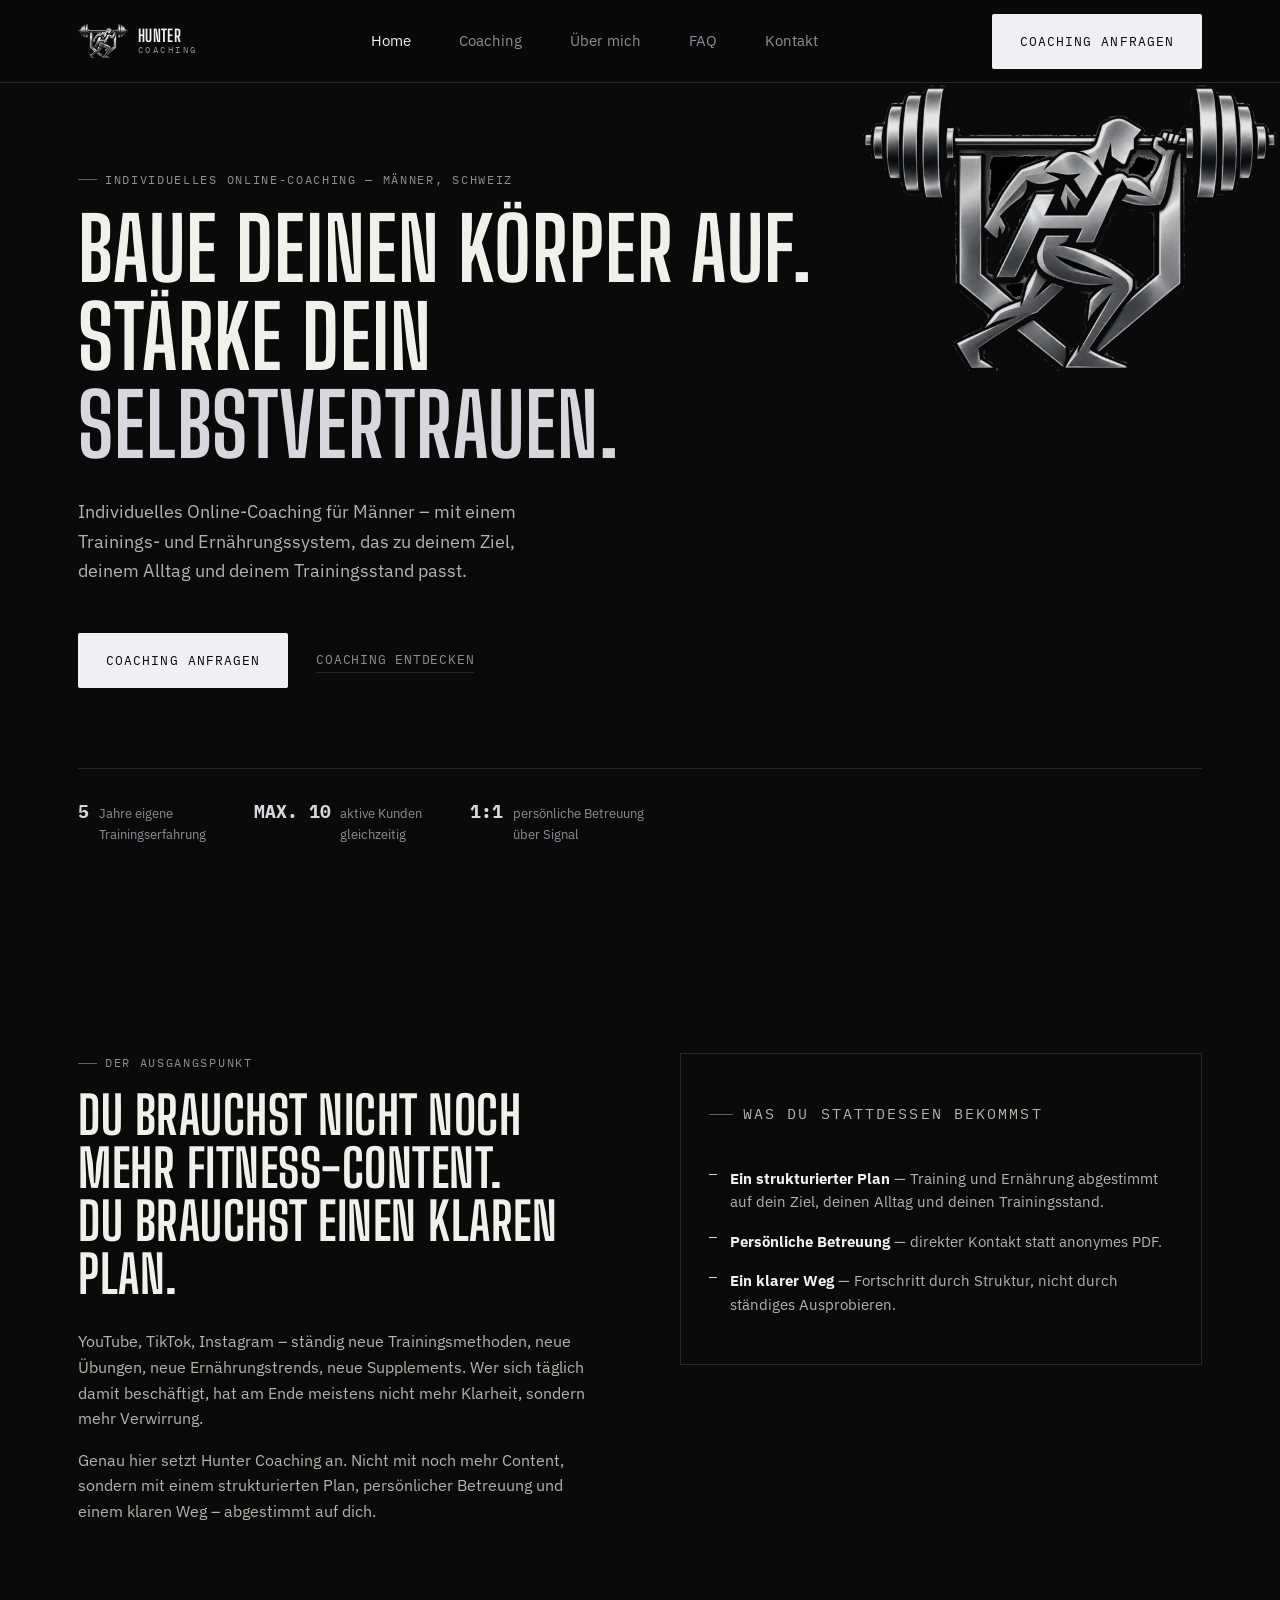
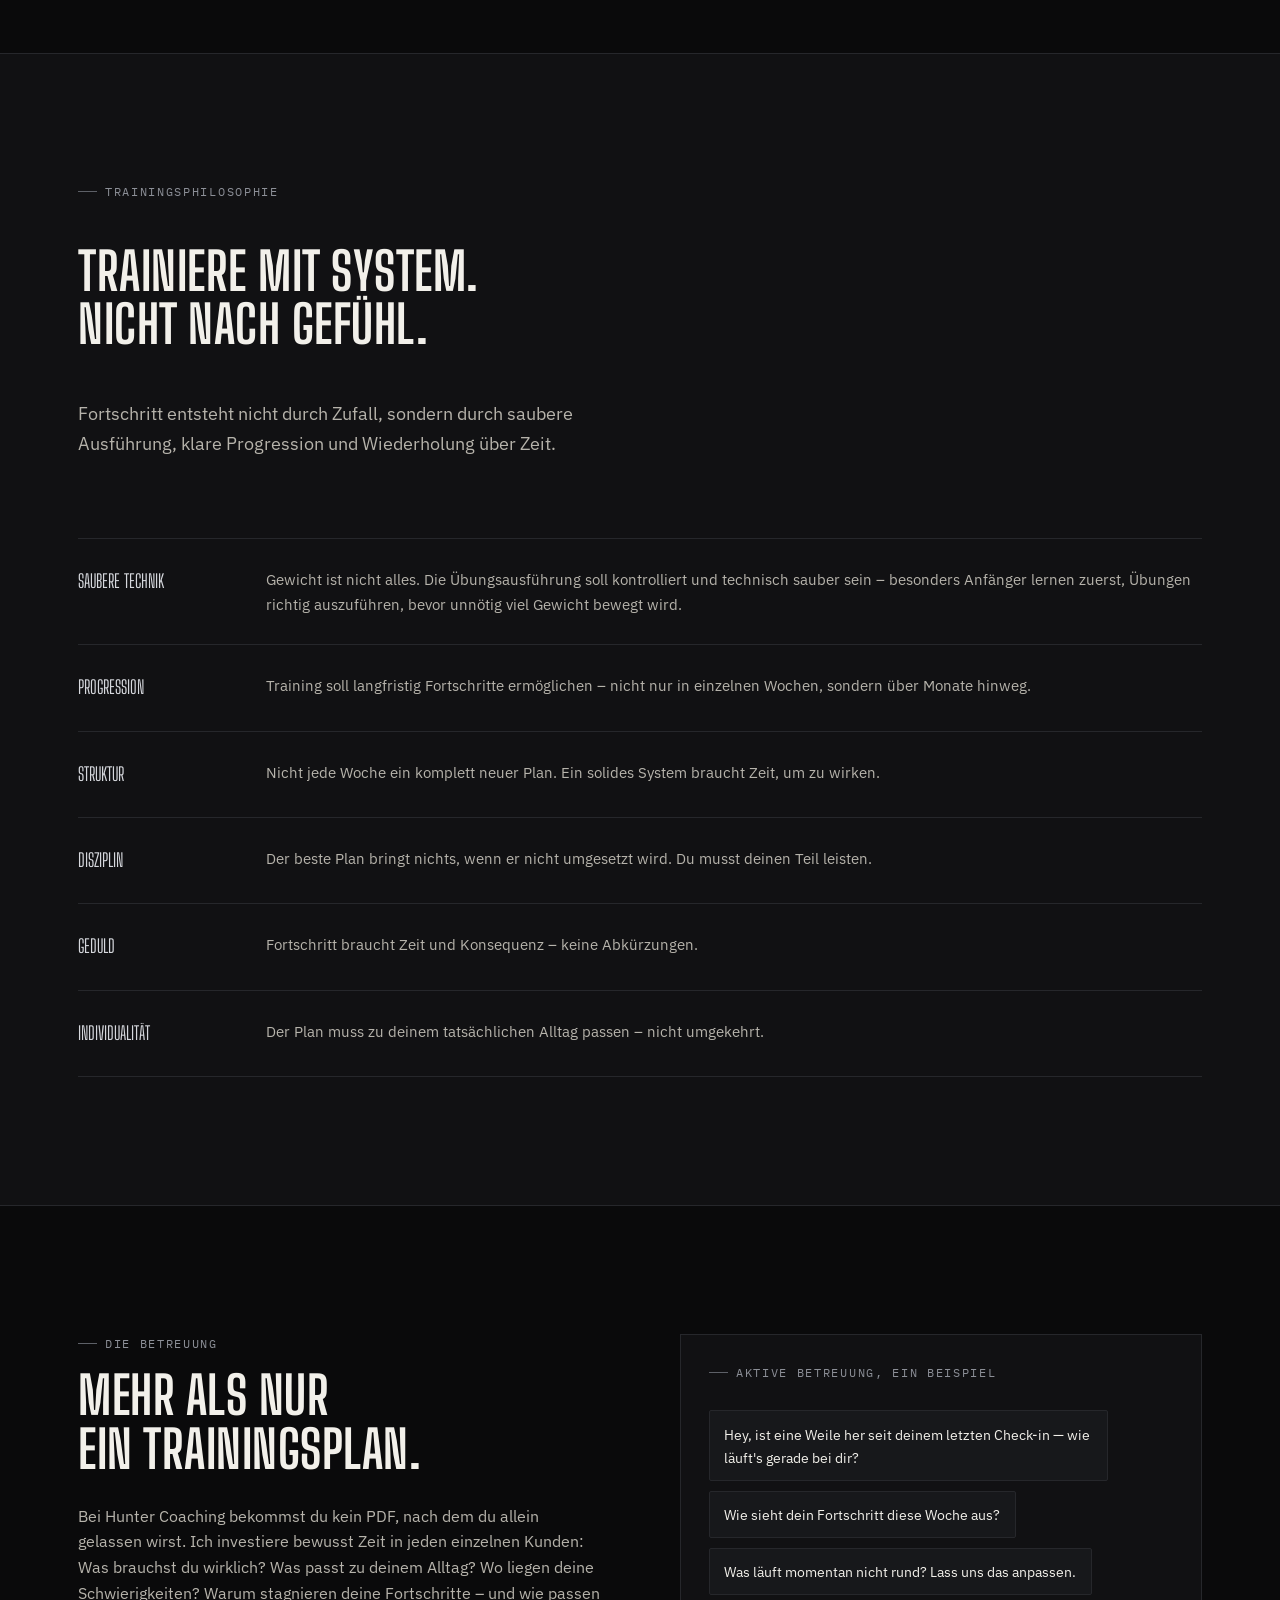
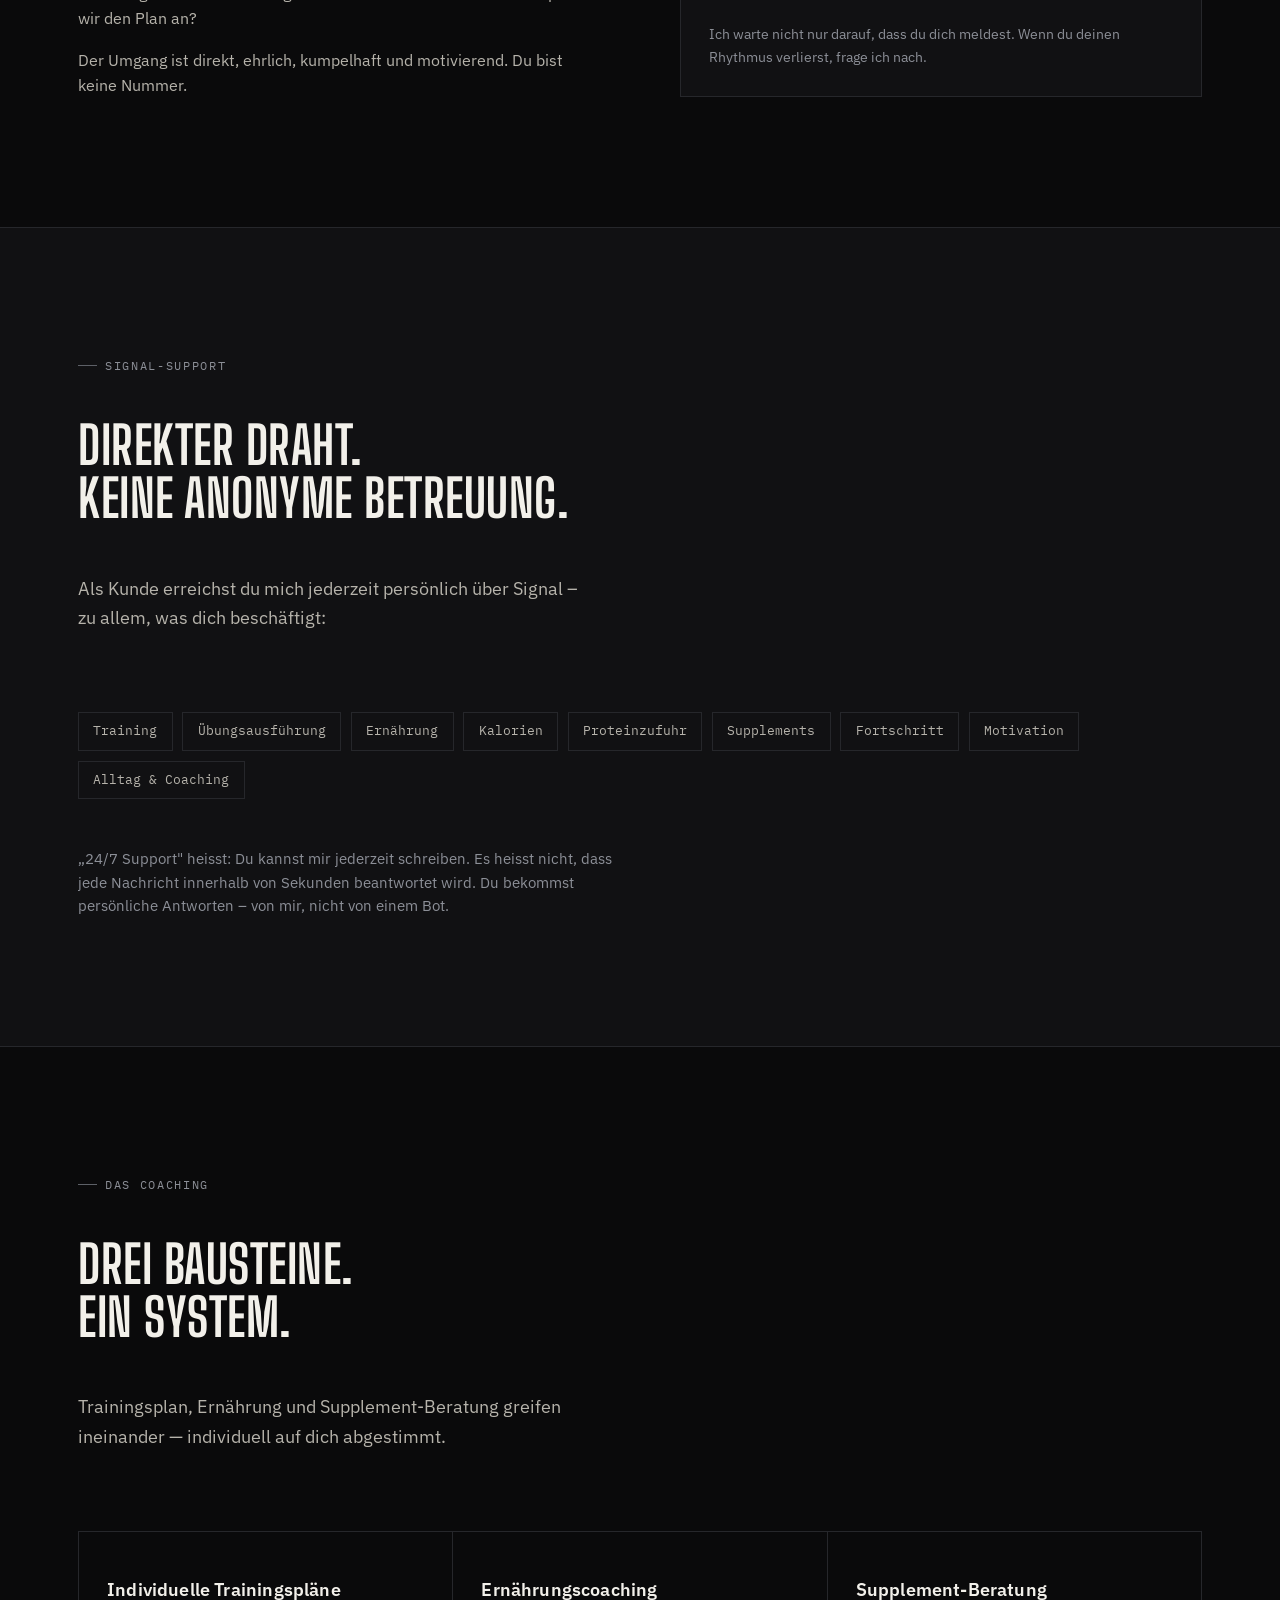
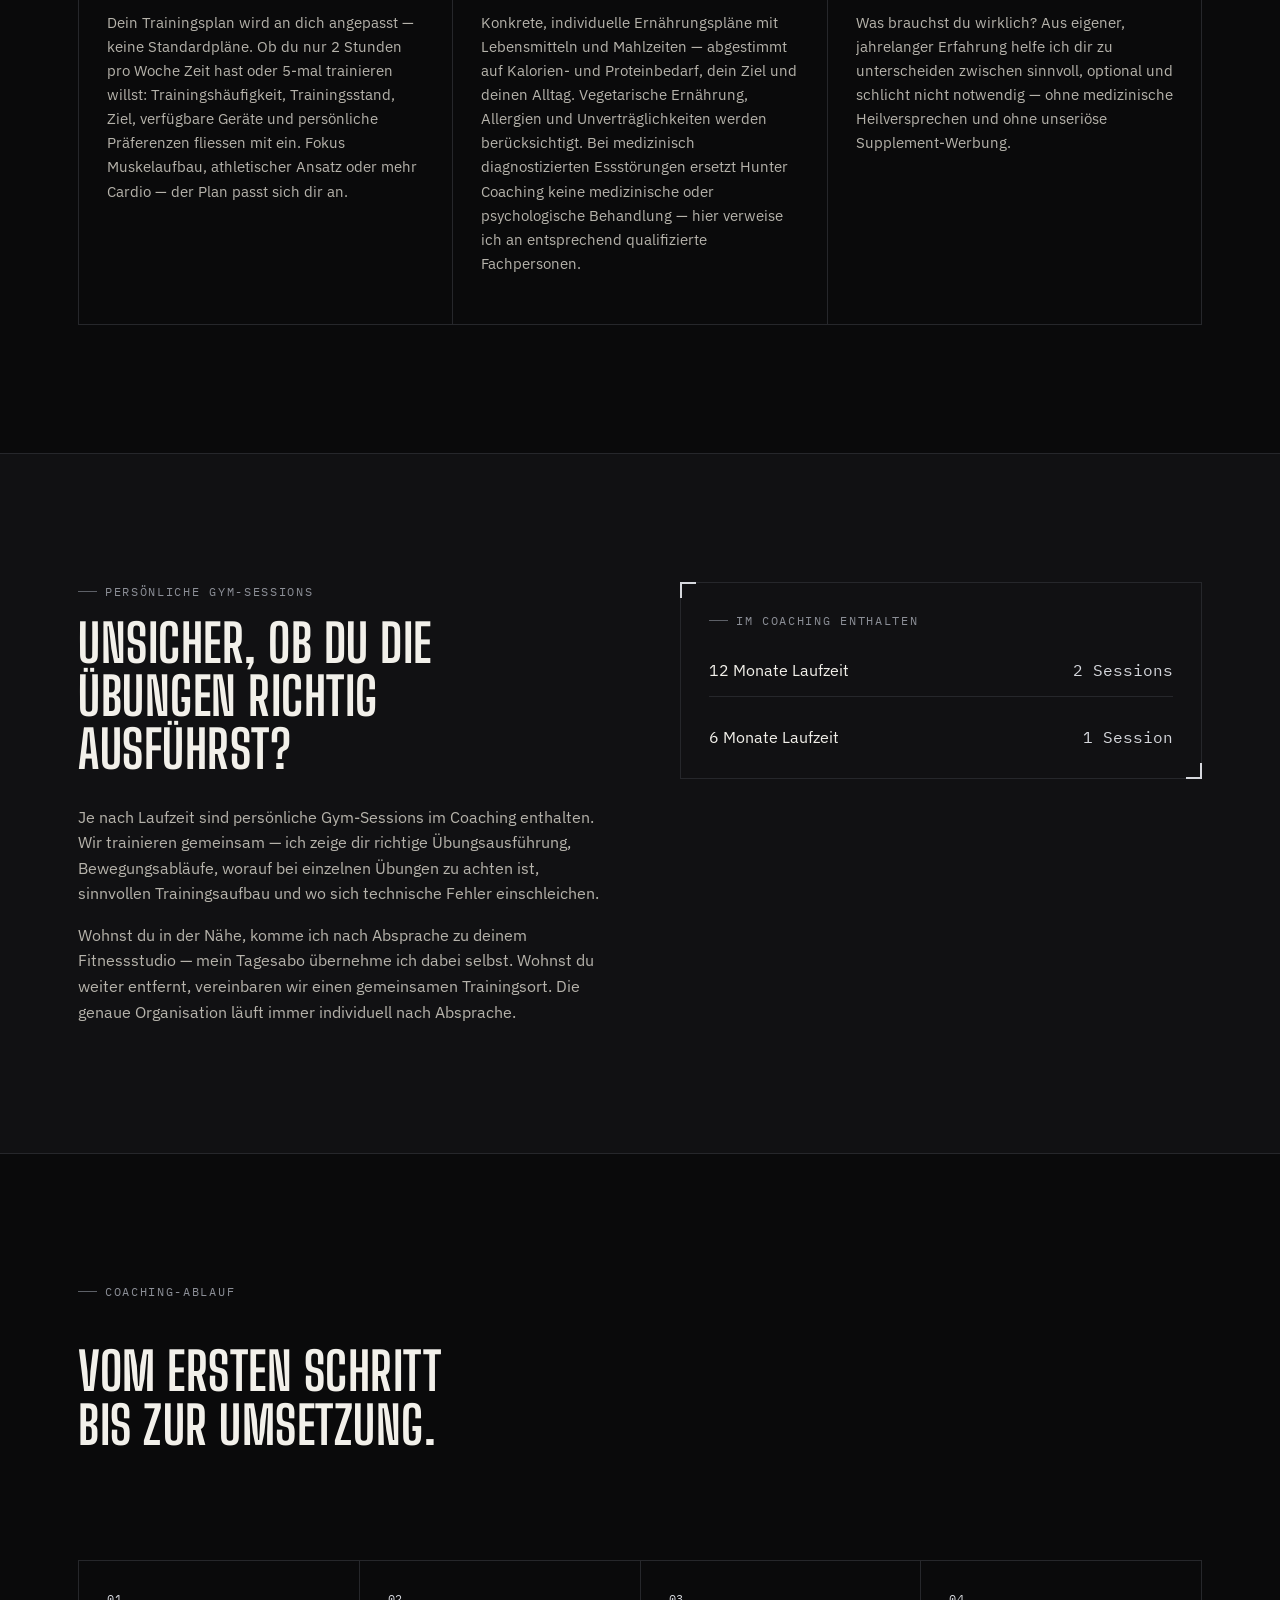
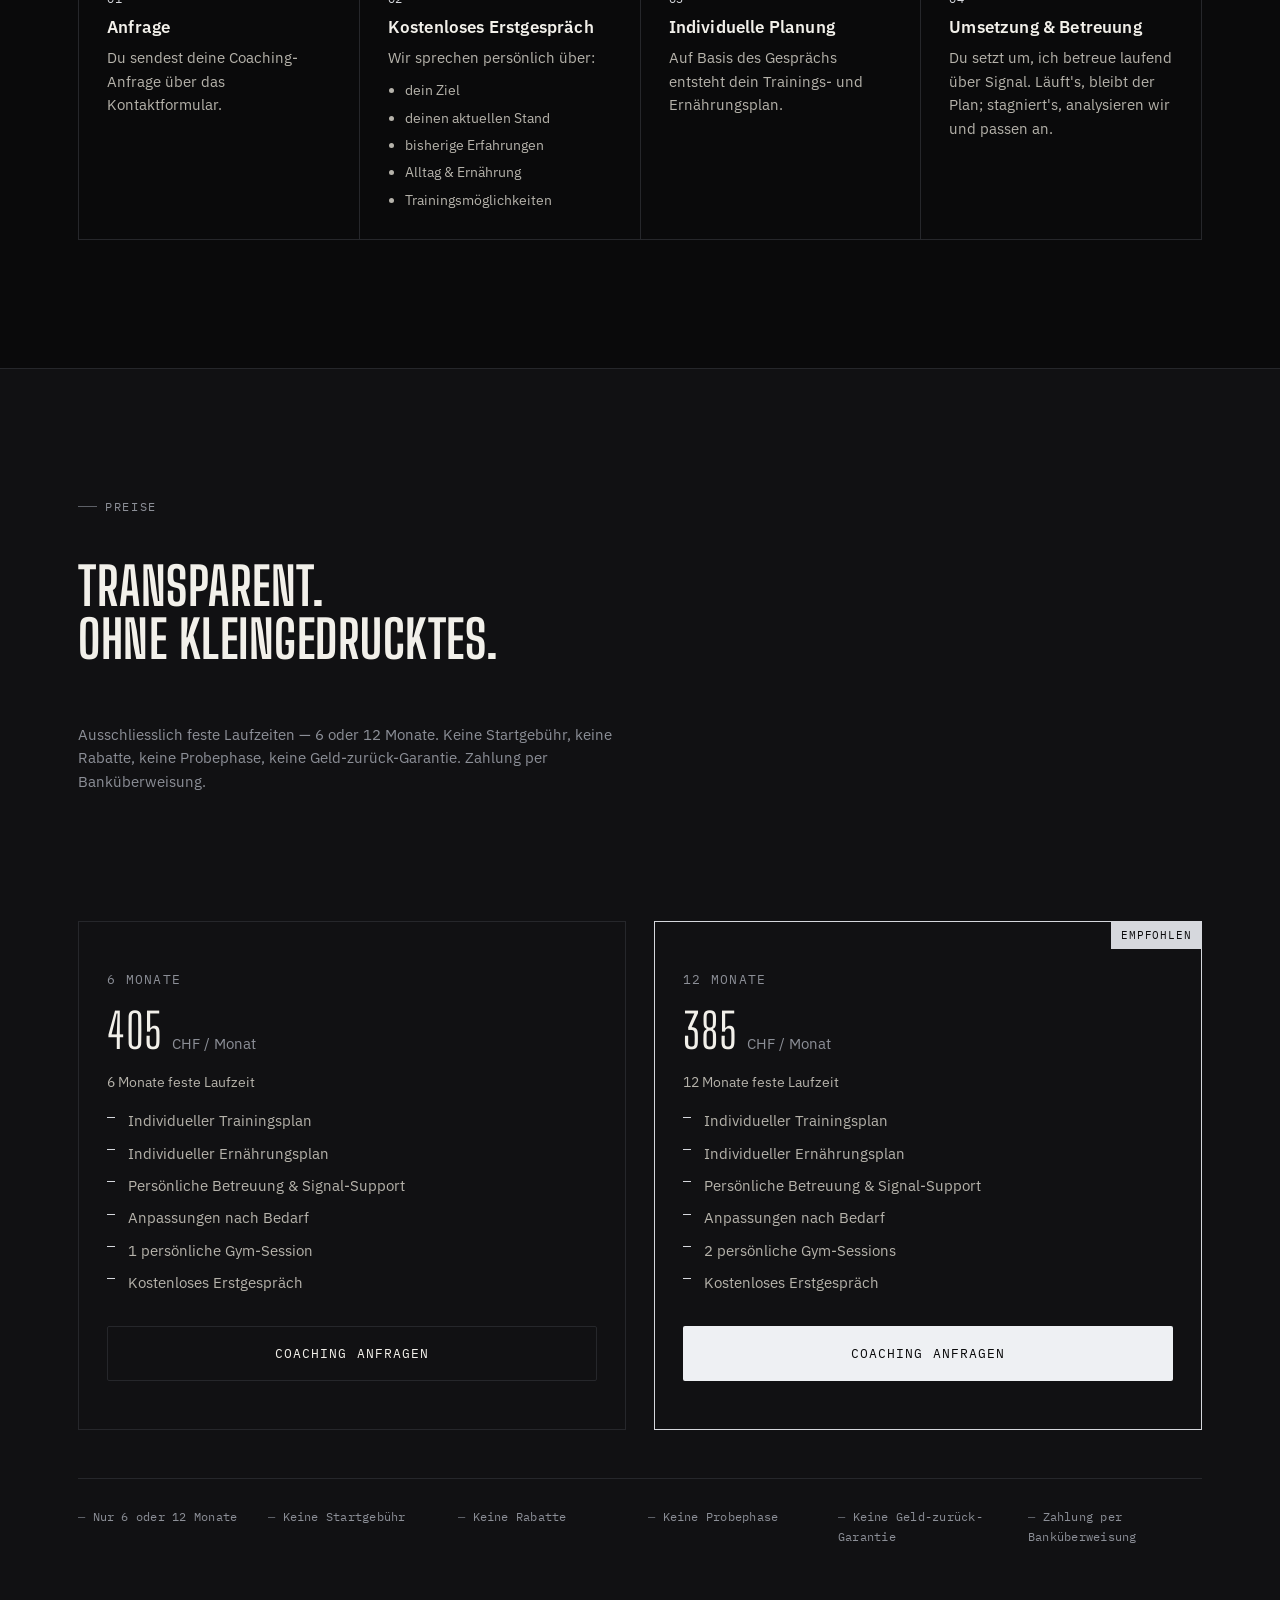
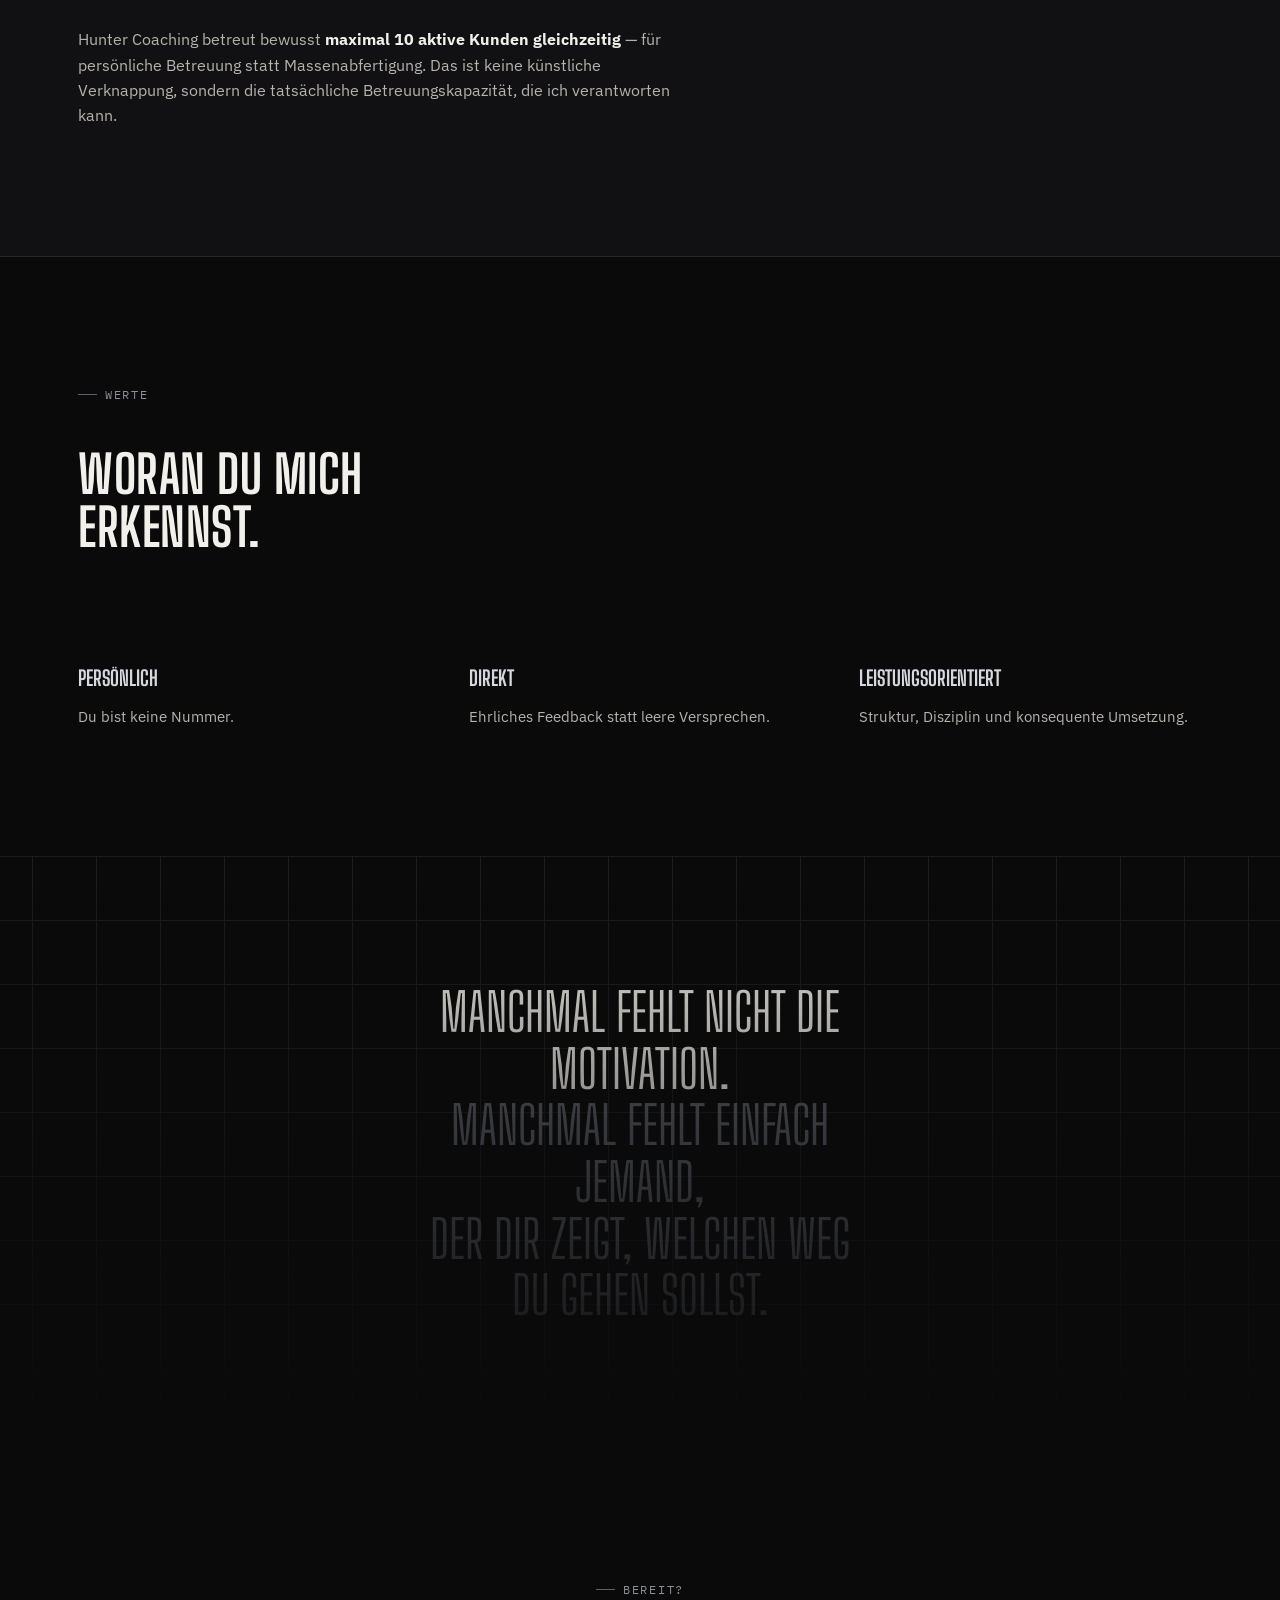
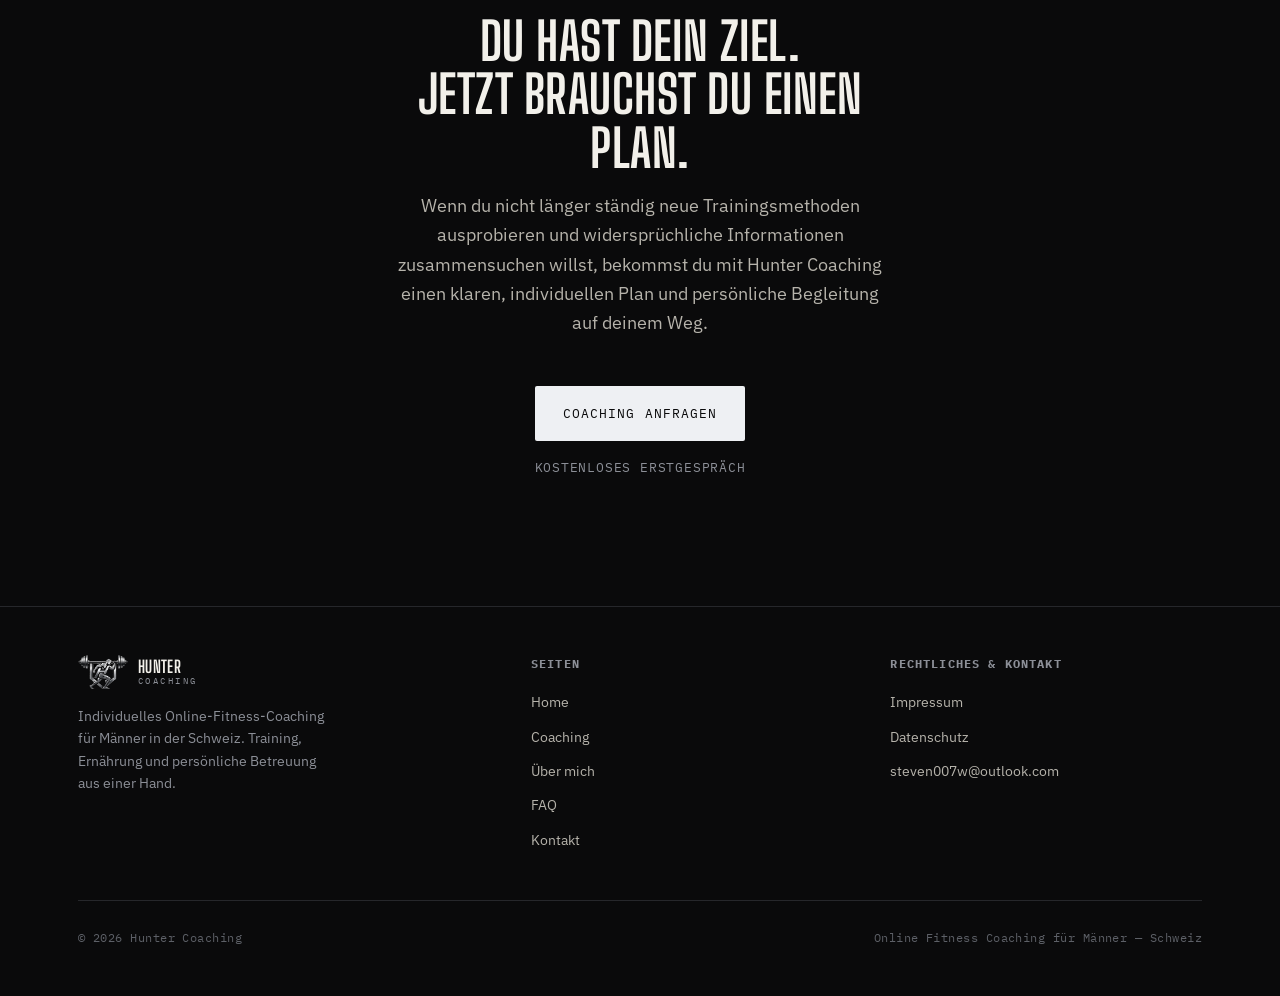
==== commit 4152dcdd: "Update index.html" ====
--- a/index.html
+++ b/index.html
@@ -294,7 +294,7 @@
       <div class="price-grid reveal">
         <div class="price-card">
           <p class="price-label">6 Monate</p>
-          <p class="price-amount">400 <span>CHF / Monat</span></p>
+          <p class="price-amount">405 <span>CHF / Monat</span></p>
           <p class="price-term">6 Monate feste Laufzeit</p>
           <ul class="price-list">
             <li>Individueller Trainingsplan</li>
@@ -309,7 +309,7 @@
         <div class="price-card featured">
           <span class="badge">Empfohlen</span>
           <p class="price-label">12 Monate</p>
-          <p class="price-amount">370 <span>CHF / Monat</span></p>
+          <p class="price-amount">385 <span>CHF / Monat</span></p>
           <p class="price-term">12 Monate feste Laufzeit</p>
           <ul class="price-list">
             <li>Individueller Trainingsplan</li>
